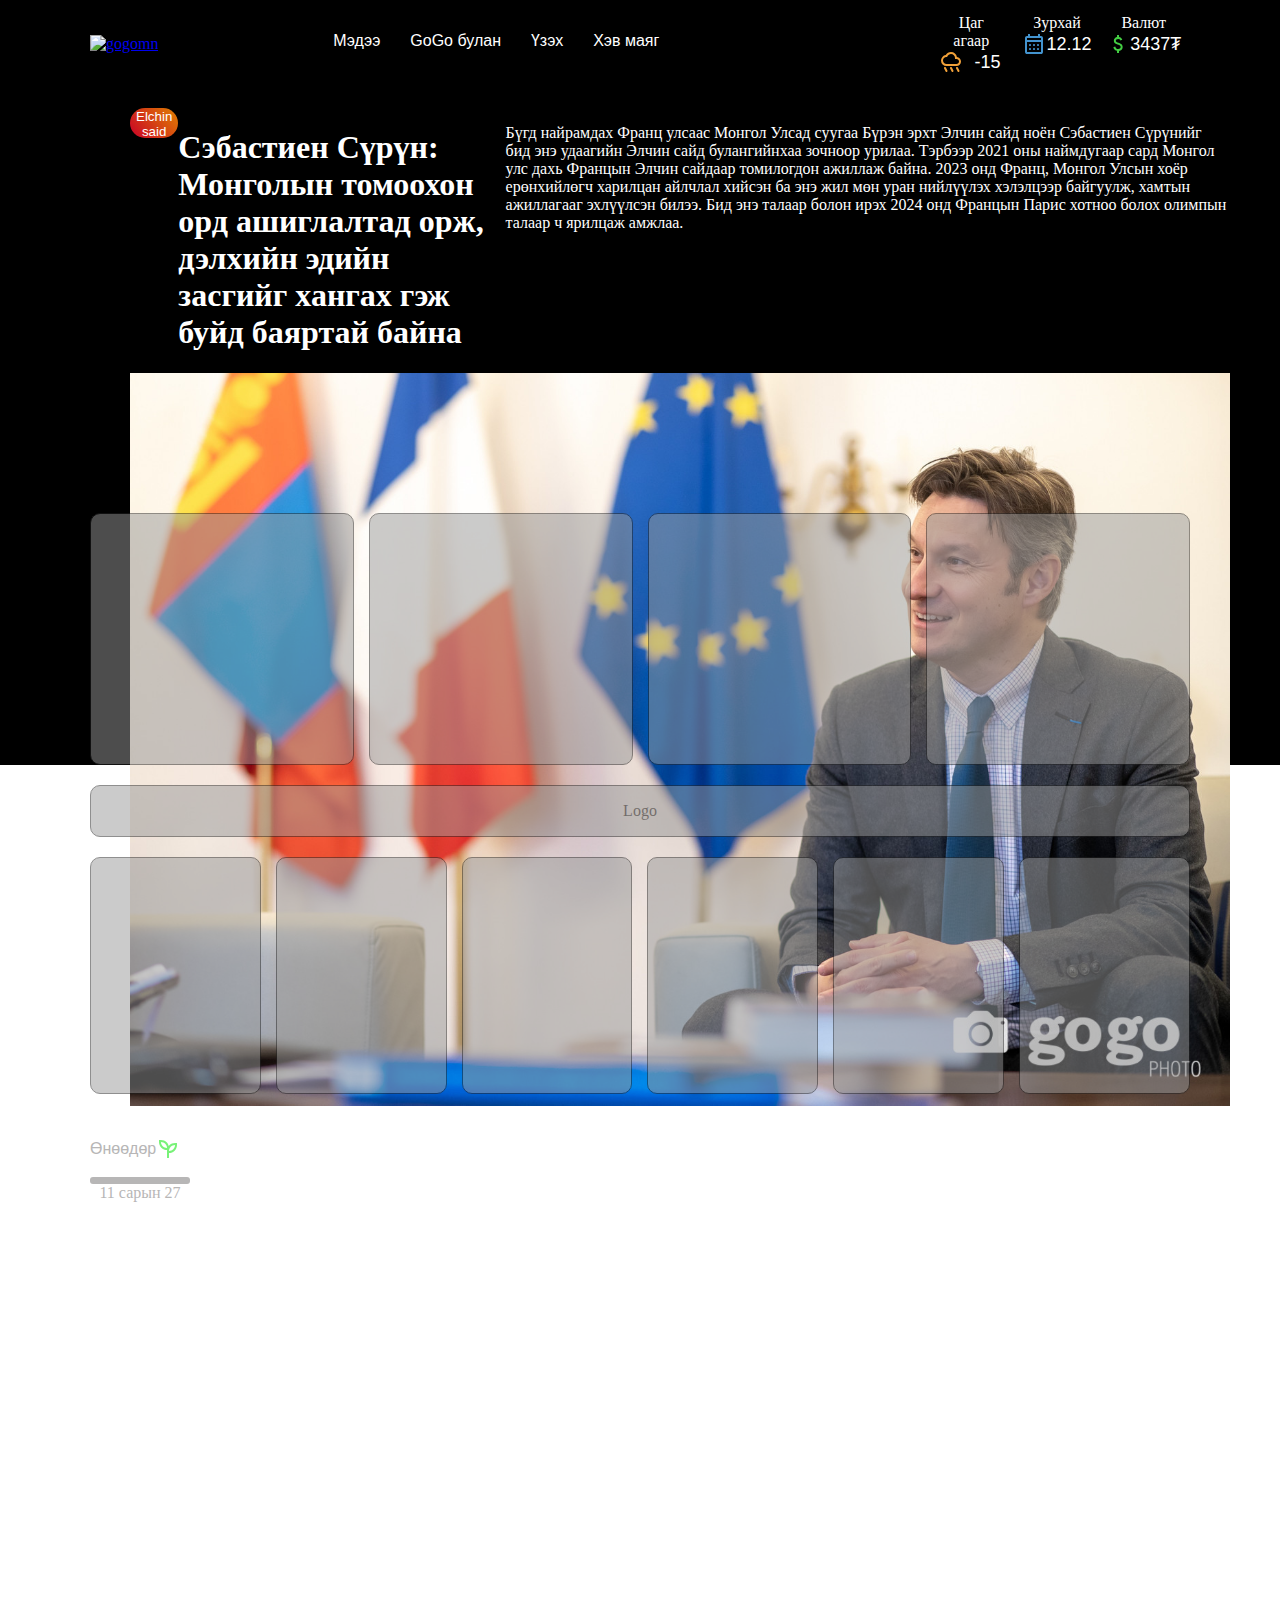
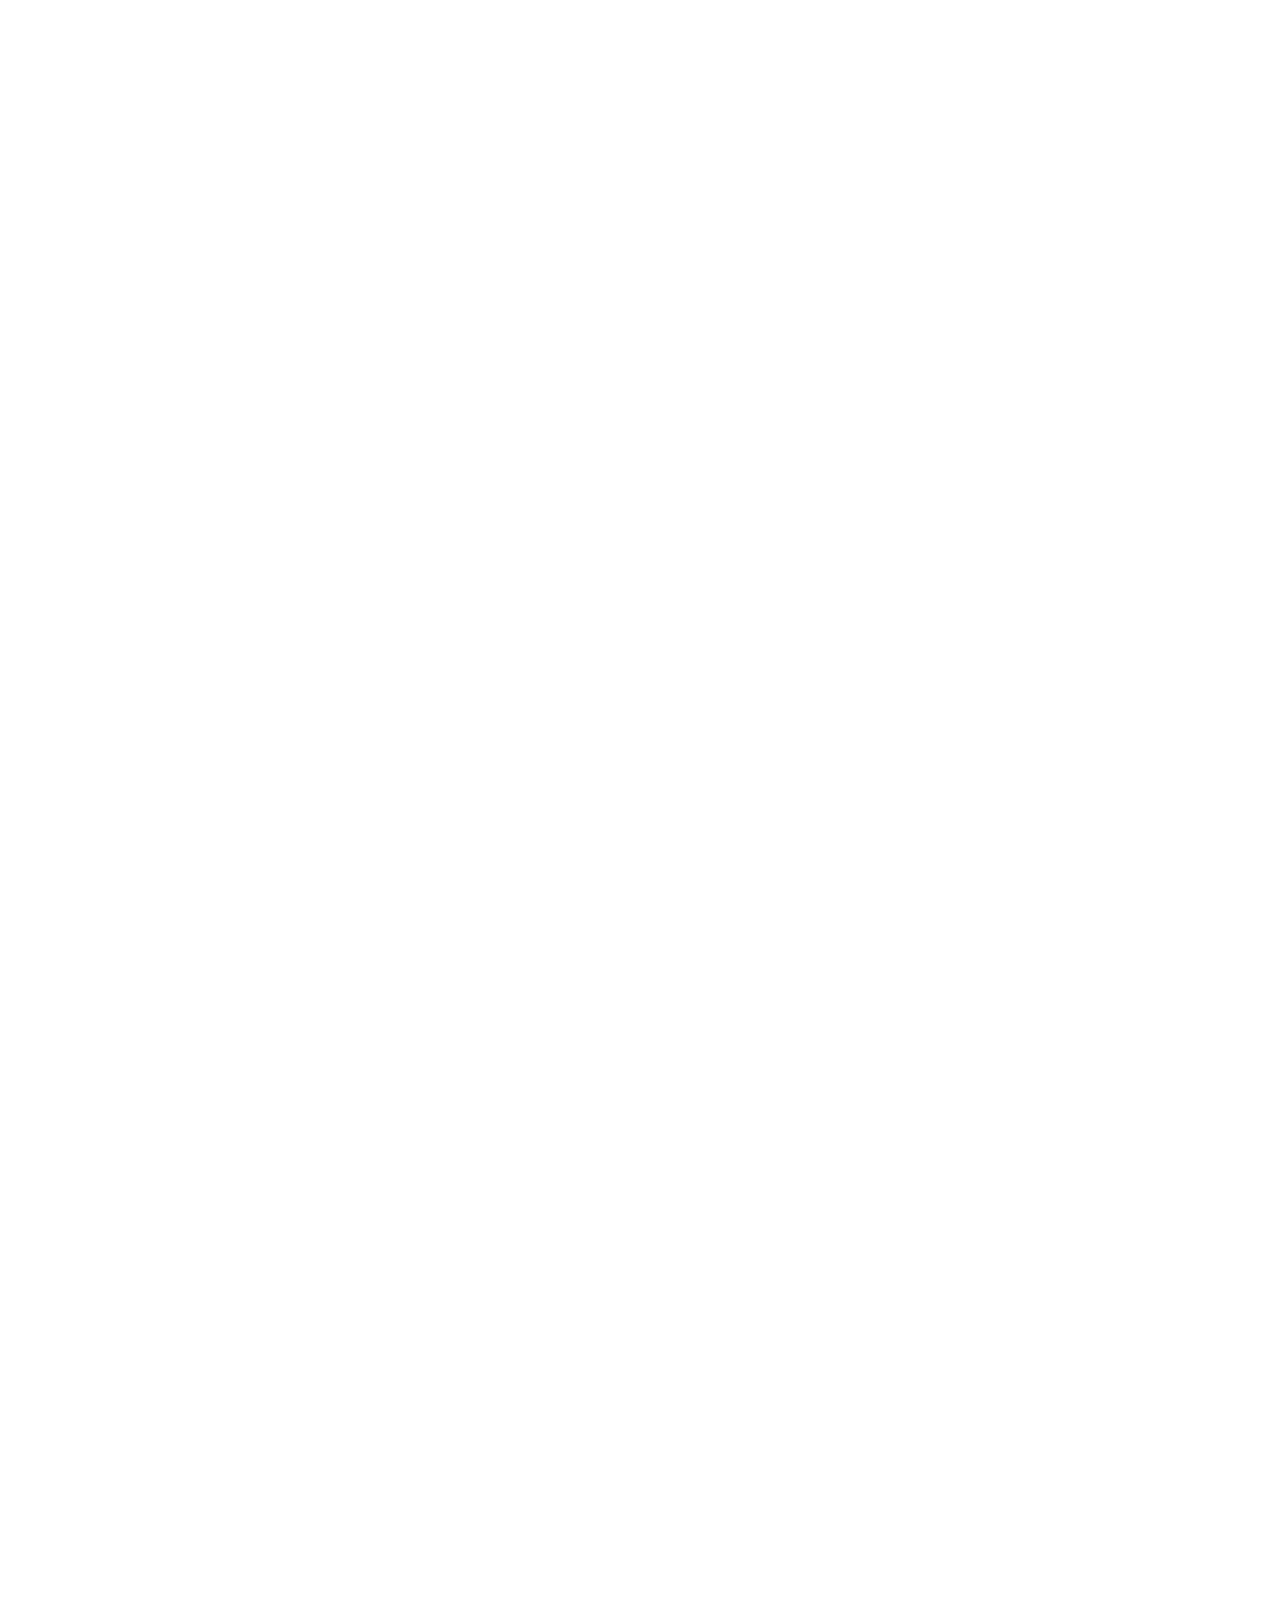
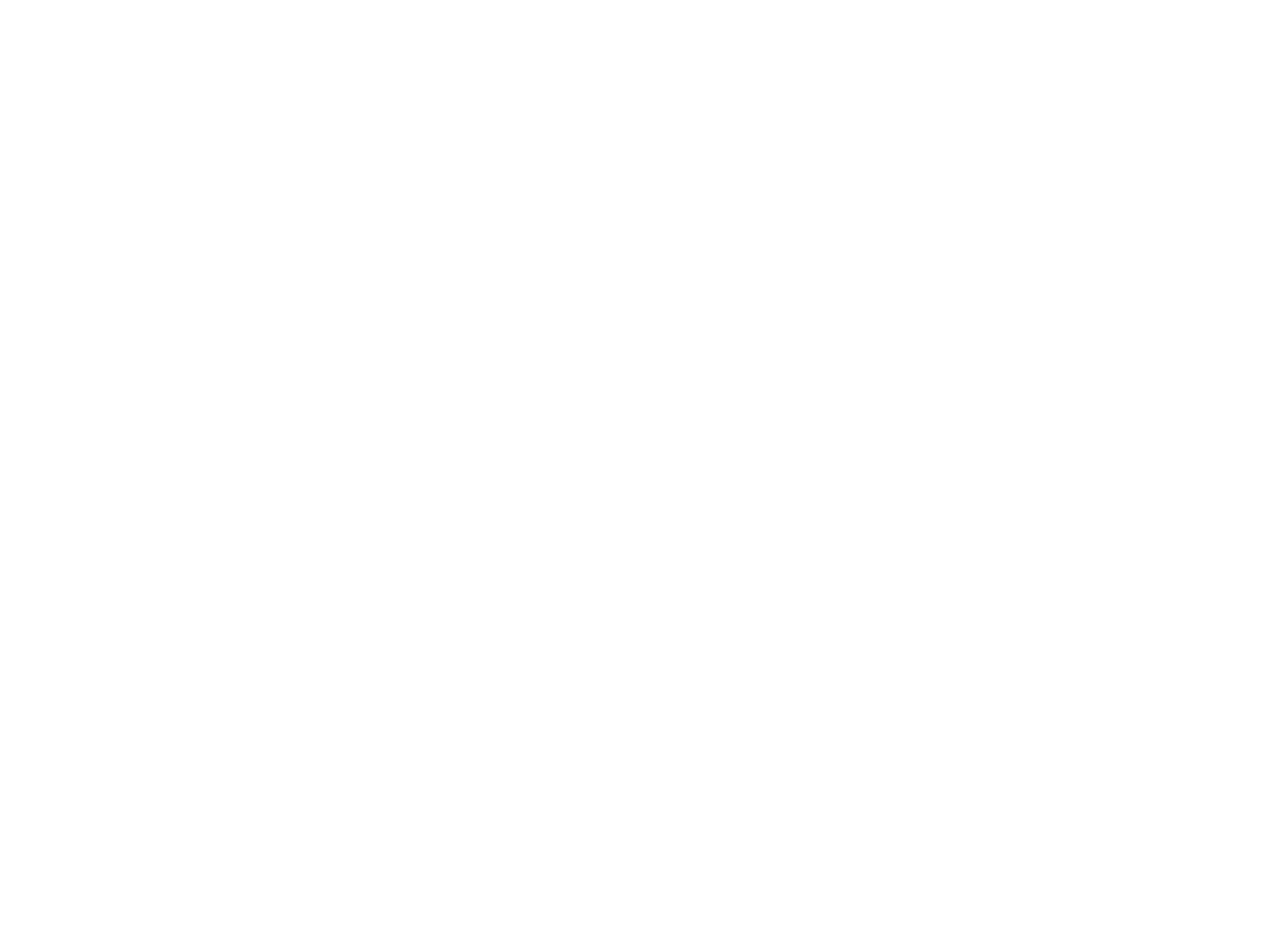
==== index.html @ e2b6be29 "update" ====
<!DOCTYPE html>
<html>
    


    <head>
        <link rel="stylesheet" href="./style.css">
        <link rel="stylesheet" href="https://fonts.googleapis.com/css2?family=Material+Symbols+Outlined:opsz,wght,FILL,GRAD@20..48,100..700,0..1,-50..200" />

    </head>
    
    <body>
        <!-- start of the sections -->
        <div class="background1">
            <div class="container">
                
                <!-- header section -->
                <div class="l-header">
                    <a href="file:///Users/23LP0161/Desktop/gogo-clone/index.html">
                    <div class="l-header-logo">
                        <img class="gogomn" src="https://mgl.gogo.mn/newsn/v4/images/gogo-logo.345096b3.png" alt="gogomn">
                    </div>
                    </a>
                    <div class="l-header-menu">
                        <nav class="navigation-item">
                            <span>Мэдээ</span>
                            <div class="dropdown-content">
                                <ul class="dropdown-ul">
                                    <li>Too many</li>
                                    <li>Drops</li>
                                    <li>to add</li>
                                    <li>just end</li>
                                    <li>it pls</li>
                                </ul>
                            </div>
                        </nav>
                        <nav class="navigation-item">
                            <span>GoGo булан</span>
                        </nav>
                        <nav class="navigation-item">
                            <span>Үзэх</span>
                        </nav>
                        <nav class="navigation-item">
                            <span>Хэв маяг</span>
                        </nav>
                        <nav class="navigation-english">
                            <span>English</span>
                        </nav>
                        <span class="material-symbols-outlined">search</span>
                    </div>
                    <div class="l-header-weather">
                        <div class="weather-box">
                            <div class="weather-txt">Цаг агаар</div>
                            <svg class="rainy-icon" xmlns="http://www.w3.org/2000/svg" height="24" viewBox="0 -960 960 960" width="24"><path d="M558-84q-15 8-30.5 2.5T504-102l-60-120q-8-15-2.5-30.5T462-276q15-8 30.5-2.5T516-258l60 120q8 15 2.5 30.5T558-84Zm240 0q-15 8-30.5 2.5T744-102l-60-120q-8-15-2.5-30.5T702-276q15-8 30.5-2.5T756-258l60 120q8 15 2.5 30.5T798-84Zm-480 0q-15 8-30.5 2.5T264-102l-60-120q-8-15-2.5-30.5T222-276q15-8 30.5-2.5T276-258l60 120q8 15 2.5 30.5T318-84Zm-18-236q-91 0-155.5-64.5T80-540q0-83 55-145t136-73q32-57 87.5-89.5T480-880q90 0 156.5 57.5T717-679q69 6 116 57t47 122q0 75-52.5 127.5T700-320H300Zm0-80h400q42 0 71-29t29-71q0-42-29-71t-71-29h-60v-40q0-66-47-113t-113-47q-48 0-87.5 26T333-704l-10 24h-25q-57 2-97.5 42.5T160-540q0 58 41 99t99 41Zm180-200Z"/></svg>
                            <div class="weather-number">-15</div>
                        </div>
                        <div class="weather-box">
                            <div class="weather-txt">Зурхай</div>
                            <svg class="calendar-icon" xmlns="http://www.w3.org/2000/svg" height="24" viewBox="0 -960 960 960" width="24"><path d="M200-80q-33 0-56.5-23.5T120-160v-560q0-33 23.5-56.5T200-800h40v-80h80v80h320v-80h80v80h40q33 0 56.5 23.5T840-720v560q0 33-23.5 56.5T760-80H200Zm0-80h560v-400H200v400Zm0-480h560v-80H200v80Zm0 0v-80 80Zm280 240q-17 0-28.5-11.5T440-440q0-17 11.5-28.5T480-480q17 0 28.5 11.5T520-440q0 17-11.5 28.5T480-400Zm-160 0q-17 0-28.5-11.5T280-440q0-17 11.5-28.5T320-480q17 0 28.5 11.5T360-440q0 17-11.5 28.5T320-400Zm320 0q-17 0-28.5-11.5T600-440q0-17 11.5-28.5T640-480q17 0 28.5 11.5T680-440q0 17-11.5 28.5T640-400ZM480-240q-17 0-28.5-11.5T440-280q0-17 11.5-28.5T480-320q17 0 28.5 11.5T520-280q0 17-11.5 28.5T480-240Zm-160 0q-17 0-28.5-11.5T280-280q0-17 11.5-28.5T320-320q17 0 28.5 11.5T360-280q0 17-11.5 28.5T320-240Zm320 0q-17 0-28.5-11.5T600-280q0-17 11.5-28.5T640-320q17 0 28.5 11.5T680-280q0 17-11.5 28.5T640-240Z"/></svg>
                            <div class="weather-number">12.12</div>
                        </div>
                        <div class="weather-box">
                            <div class="weather-txt">Валют</div>
                            <svg class="dollar-icon" xmlns="http://www.w3.org/2000/svg" height="24" viewBox="0 -960 960 960" width="24"><path d="M441-120v-86q-53-12-91.5-46T293-348l74-30q15 48 44.5 73t77.5 25q41 0 69.5-18.5T587-356q0-35-22-55.5T463-458q-86-27-118-64.5T313-614q0-65 42-101t86-41v-84h80v84q50 8 82.5 36.5T651-650l-74 32q-12-32-34-48t-60-16q-44 0-67 19.5T393-614q0 33 30 52t104 40q69 20 104.5 63.5T667-358q0 71-42 108t-104 46v84h-80Z"/></svg>
                            <div class="weather-number">3437₮</div>
                        </div>
                    </div>
                    <div class="l-header-bar">
                        <div class="box" style="height: 50px">Bar</div>
                    </div>
                </div>
                
                <!-- featured section -->
                <div class="l-featured">
                    <div class="widescreen-left">
                        <button class="widescreen-button">Elchin said</button>
                        <h1 class="widescreen-title">
                            Сэбастиен Сүрүн: Монголын томоохон орд ашиглалтад орж, дэлхийн эдийн засгийг хангах гэж буйд баяртай байна
                        </h1>
                        <p class="widescreen-paragraph">
                            Бүгд найрамдах Франц улсаас Монгол Улсад суугаа Бүрэн эрхт Элчин сайд ноён Сэбастиен Сүрүнийг бид энэ удаагийн Элчин сайд булангийнхаа зочноор урилаа. Тэрбээр 2021 оны наймдугаар сард Монгол улс дахь Францын Элчин сайдаар томилогдон ажиллаж байна. 
                            2023 онд Франц, Монгол Улсын хоёр ерөнхийлөгч харилцан айлчлал хийсэн ба энэ жил мөн уран нийлүүлэх хэлэлцээр байгуулж, хамтын ажиллагааг эхлүүлсэн билээ. Бид энэ талаар болон ирэх 2024 онд Францын Парис хотноо болох олимпын талаар ч ярилцаж амжлаа. 
                        </p>
                    </div>
                    <img class="widescreen-img" src="./primeminister.jpeg" alt="photo">
                </div>

                <!-- subfeatured section -->
                <div class="l-subfeatured">
                    <div class="l-subfeatured-item">
                        <div class="box"></div>
                    </div>
                    <div class="l-subfeatured-item">
                        <div class="box"></div>
                    </div>
                    <div class="l-subfeatured-item">
                        <div class="box"></div>
                    </div>
                    <div class="l-subfeatured-item">
                        <div class="box"></div>
                    </div>
                </div>
            </div>
        </div>  
        <!-- start of second section with different background color -->
        <div class="container">
            <div class="section2-logo">
                <div class="box" style="height: 50px;">Logo</div>
            </div>
            <div class="section2-carousel">
                <div class="carousel-item">
                    <div class="carousel-box"></div>
                </div>
                <div class="carousel-item">
                    <div class="carousel-box"></div>
                </div>
                <div class="carousel-item">
                    <div class="carousel-box"></div>
                </div>
                <div class="carousel-item">
                    <div class="carousel-box"></div>
                </div>
                <div class="carousel-item">
                    <div class="carousel-box"></div>
                </div>
                <div class="carousel-item">
                    <div class="carousel-box"></div>
                </div>
            </div>

        </div>
                <!-- today button with the contents -->
        <div class="container">
            <div class="section2">
                <div class="section2-long">
                    <div class="today-txt">
                        <span>Өнөөдөр</span>
                        <svg class="plant-icon" xmlns="http://www.w3.org/2000/svg" height="24" viewBox="0 -960 960 960" width="24"><path d="M440-120v-319q-64 0-123-24.5T213-533q-45-45-69-104t-24-123v-80h80q63 0 122 24.5T426-746q31 31 51.5 68t31.5 79q5-7 11-13.5t13-13.5q45-45 104-69.5T760-720h80v80q0 64-24.5 123T746-413q-45 45-103.5 69T520-320v200h-80Zm0-400q0-48-18.5-91.5T369-689q-34-34-77.5-52.5T200-760q0 48 18 92t52 78q34 34 78 52t92 18Zm80 120q48 0 91.5-18t77.5-52q34-34 52.5-78t18.5-92q-48 0-92 18.5T590-569q-34 34-52 77.5T520-400Zm0 0Zm-80-120Z"/></svg>

                    </div>
                    <ul>
                        <li>
                            <button class="day-change-button"></button>
                            <div class="under-date">11 сарын 27</div>
                        </li>
                    </ul>

                </div>

            </div>

                <div class="section2-long-side">
                    
                </div>
            </div>
        </div>



    </body>
</html>
---- style.css ----
body {
    margin: 0;
}

.box {
    height: 250px;
    border: 1px solid #222;
    border-radius: 10px;
    background-color: #999;
    opacity: 0.5;
    display: flex;
    justify-content: center;
    align-items: center;
}

.container {
    margin: 0 auto;
    max-width: 1100px;
}

/* start of section 1 */

.gogomn {
    width: 100%;
}

.background1 {
    background-color: #000;
}

.l-header {
    height: 88px;
    display: flex;
    align-items: center;
    justify-content: space-between;
}

.l-header-logo {
    width: 119px;
}

.l-header-menu {
    display: none;
}

/* font for menu also dropdown*/

.navigation-item {
    color: white;
    font-family: Arial, Helvetica, sans-serif;
    font-size: 16px;
    padding: 0 15px;
    display: inline-block;
}
.navigation-english {
    font-family: Arial, Helvetica, sans-serif;
    font-size: 16px;
    padding: 0 15px;
}
/* font end for menu */

/* dropdown start */


/* .dropdown-content {
    margin-top: 500px;
    display: block;
    position: relative;
    background-color: #000;
    min-width: 300px;
    z-index: 1;
}

.navigation-item:hover .dropdown-content {
} */

.dropdown-ul {
    margin-top: 500px;
    display: none;
}
/* 
.dropdown-ul {
    list-style: none;
} */
/* 
.dropdown-ul li::before {
    content: "\2022";
    color: aqua;
    font-weight: bold;
    display: inline-block; 
    width: 1em;
} */

/* dropdown end */


/* weather area */
.l-header-weather {
    display: flex;
    width: 270px;
}

.weather-box {
    width: 65px;
    height: 100%;
    display: grid;
    grid-template-columns: 1fr 1fr;
}

.weather-txt {
    color: white;
    text-align: center;
    grid-column-start: 1;
    grid-column-end: 3;
}

.rainy-icon {
    grid-row-end: 3;
    fill: rgb(242, 161, 57);
}
.calendar-icon {
    grid-row-end: 3;
    fill: rgb(67, 147, 206);
}
.dollar-icon {
    grid-row-end: 3;
    fill: rgb(67, 206, 67);
}

.weather-number {
    color: white;
    grid-row-end: 3;
    font-family: Arial, Helvetica, sans-serif;
    font-size: 18px;
    font-weight: 500 !important;
    justify-self: center;
    align-self: center;
}
/* weather area end */
.l-header-bar {
    width: 70px;
}

.material-symbols-outlined {
    padding: 0 15px 0 15px;
    font-variation-settings:
    'FILL' 0,
    'wght' 400,
    'GRAD' 0,
    'opsz' 24
}



@media (min-width: 960px) {
    .l-header {
        display: flex;
        justify-content: space-between;
        margin-bottom: 20px;
    }

    .l-header-menu {
        display: flex;
        justify-content: space-around;
    }
    
    .l-header-bar {
        display: none;
    }
    
    .l-header-weather {
        width: 270px;
        display: flex;
        justify-content: space-evenly;
    }
}

.l-featured {
    width: 100%;
    height: 385px;
    margin-bottom: 20px;
    display: grid;
    padding-left: 40px;
}
/* widescreen start +960 px width */
.widescreen-left {
    display: flex;
    grid-template-columns: 1fr 1fr;
}

.widescreen-button {
    color: white;
    height: 30px;
    width: 99px;
    border-radius: 100px;
    border: none;
    background: linear-gradient(-129deg,#e08100,#c90027);

}

.widescreen-title {
    color: white;
}

.widescreen-paragraph {
    color: white;
    grid
}

.widescreen-img {
    width: 100%;
    height: 100%;
}

/* end of widescreen feature */
.l-subfeatured {
    display: flex;
    gap: 15px;
    margin-bottom: 20px;
}

.l-subfeatured-item {
    flex: 1;
}

/* start of section 2 */

.section2 {
    display: grid;
    grid-template-columns: 2fr 1fr;
}

.section2-logo {
    margin-bottom: 20px;
}


.section2-carousel {
    height: 260px;
    display: flex;
    gap: 15px;
    margin-bottom: 20px;
}


.carousel-item {
    flex: 1;
}


.carousel-box {
    height: 235px;
    border: 1px solid #222;
    border-radius: 10px;
    background-color: #999;
    opacity: 0.5;
    display: flex;
    justify-content: center;
    align-items: center;
}

/* section 2 long part */

ul {
    list-style-type: none;
    padding-left: 0;
}

.today-txt {
    display: flex;
    align-items: center;
    color: #b7b6b6;
    font-family: sans-serif;
    font-size: 16px !important;
}

.plant-icon {
    fill: hsl(120, 82%, 71%)
}

.section2-long {
    height: 3000px;
}

li {
    display: grid;
}

.day-change-button {
    background-color: #b7b6b6;
    border: 0;
    height: 7px;
    width: 100px;
    border-radius: 3px;
}

.under-date {
    width: 100px;
    text-align: center;
    color: #B7b6b6;
}
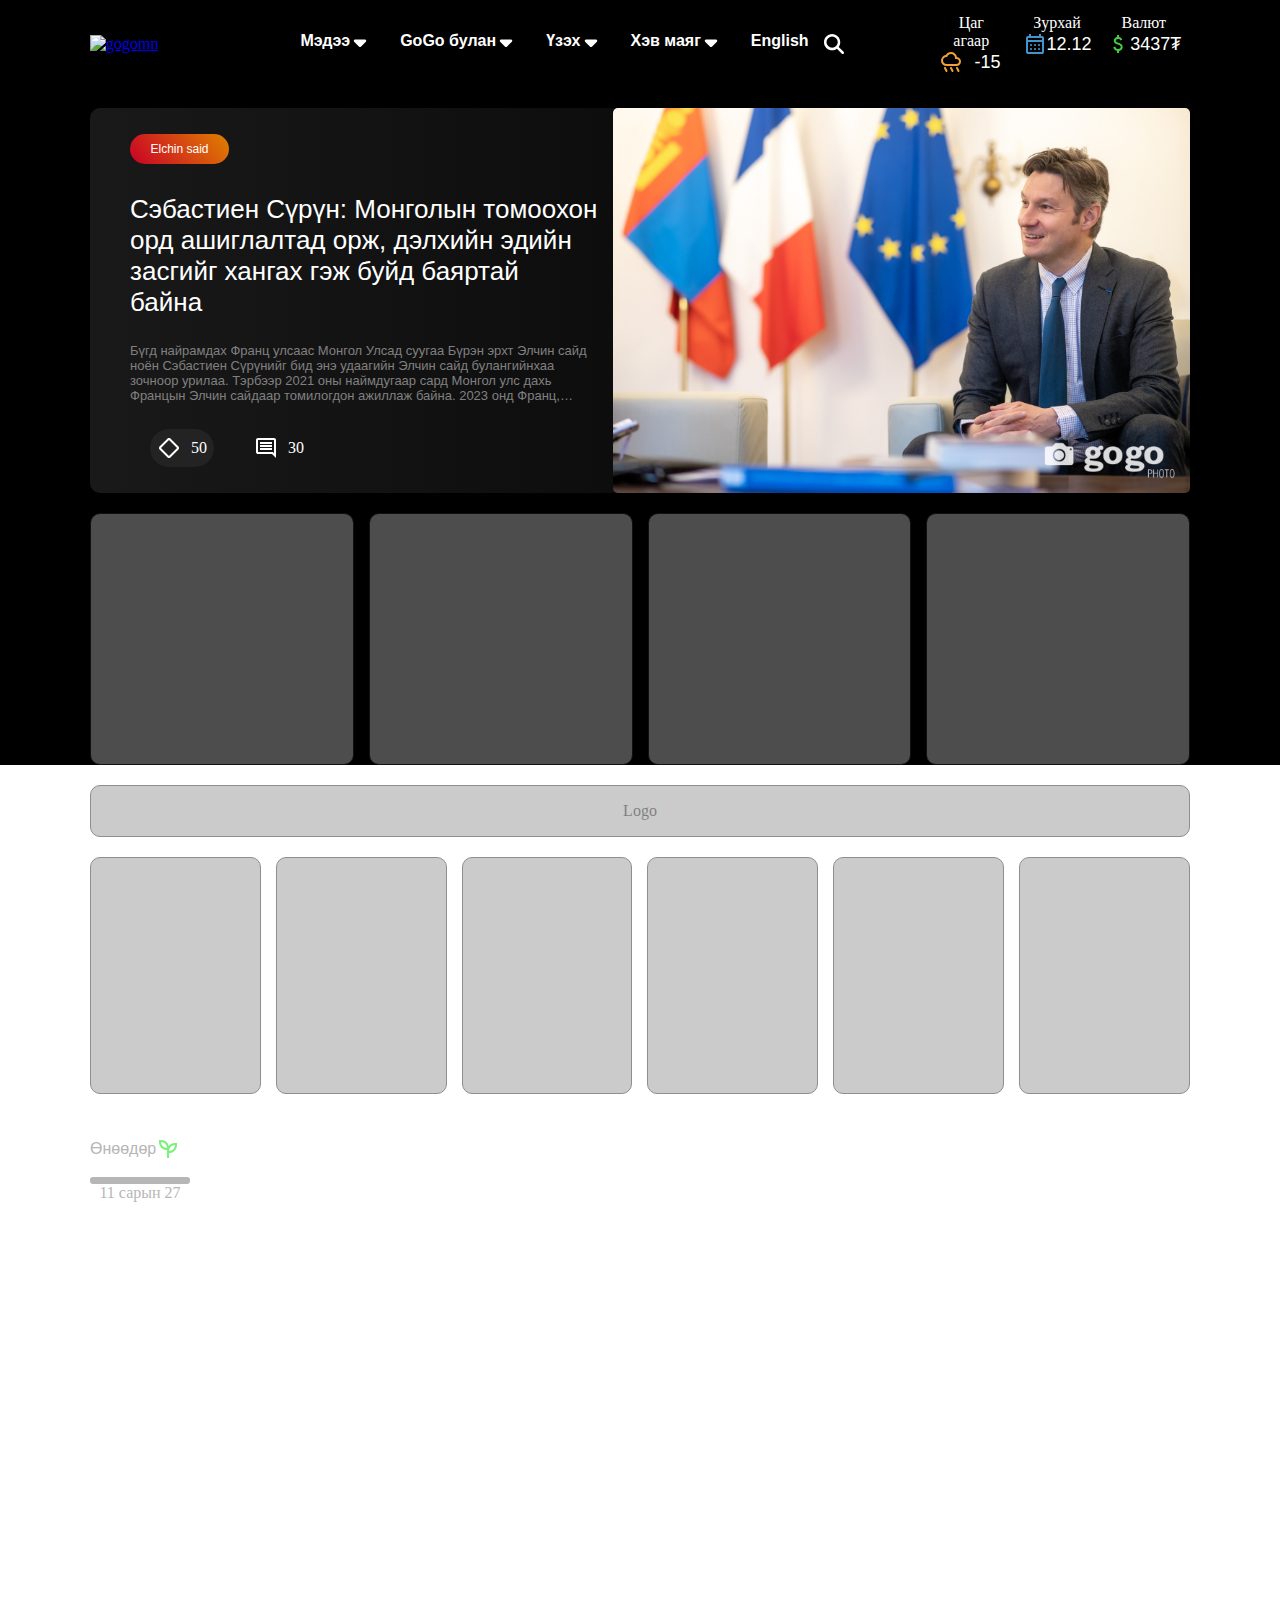
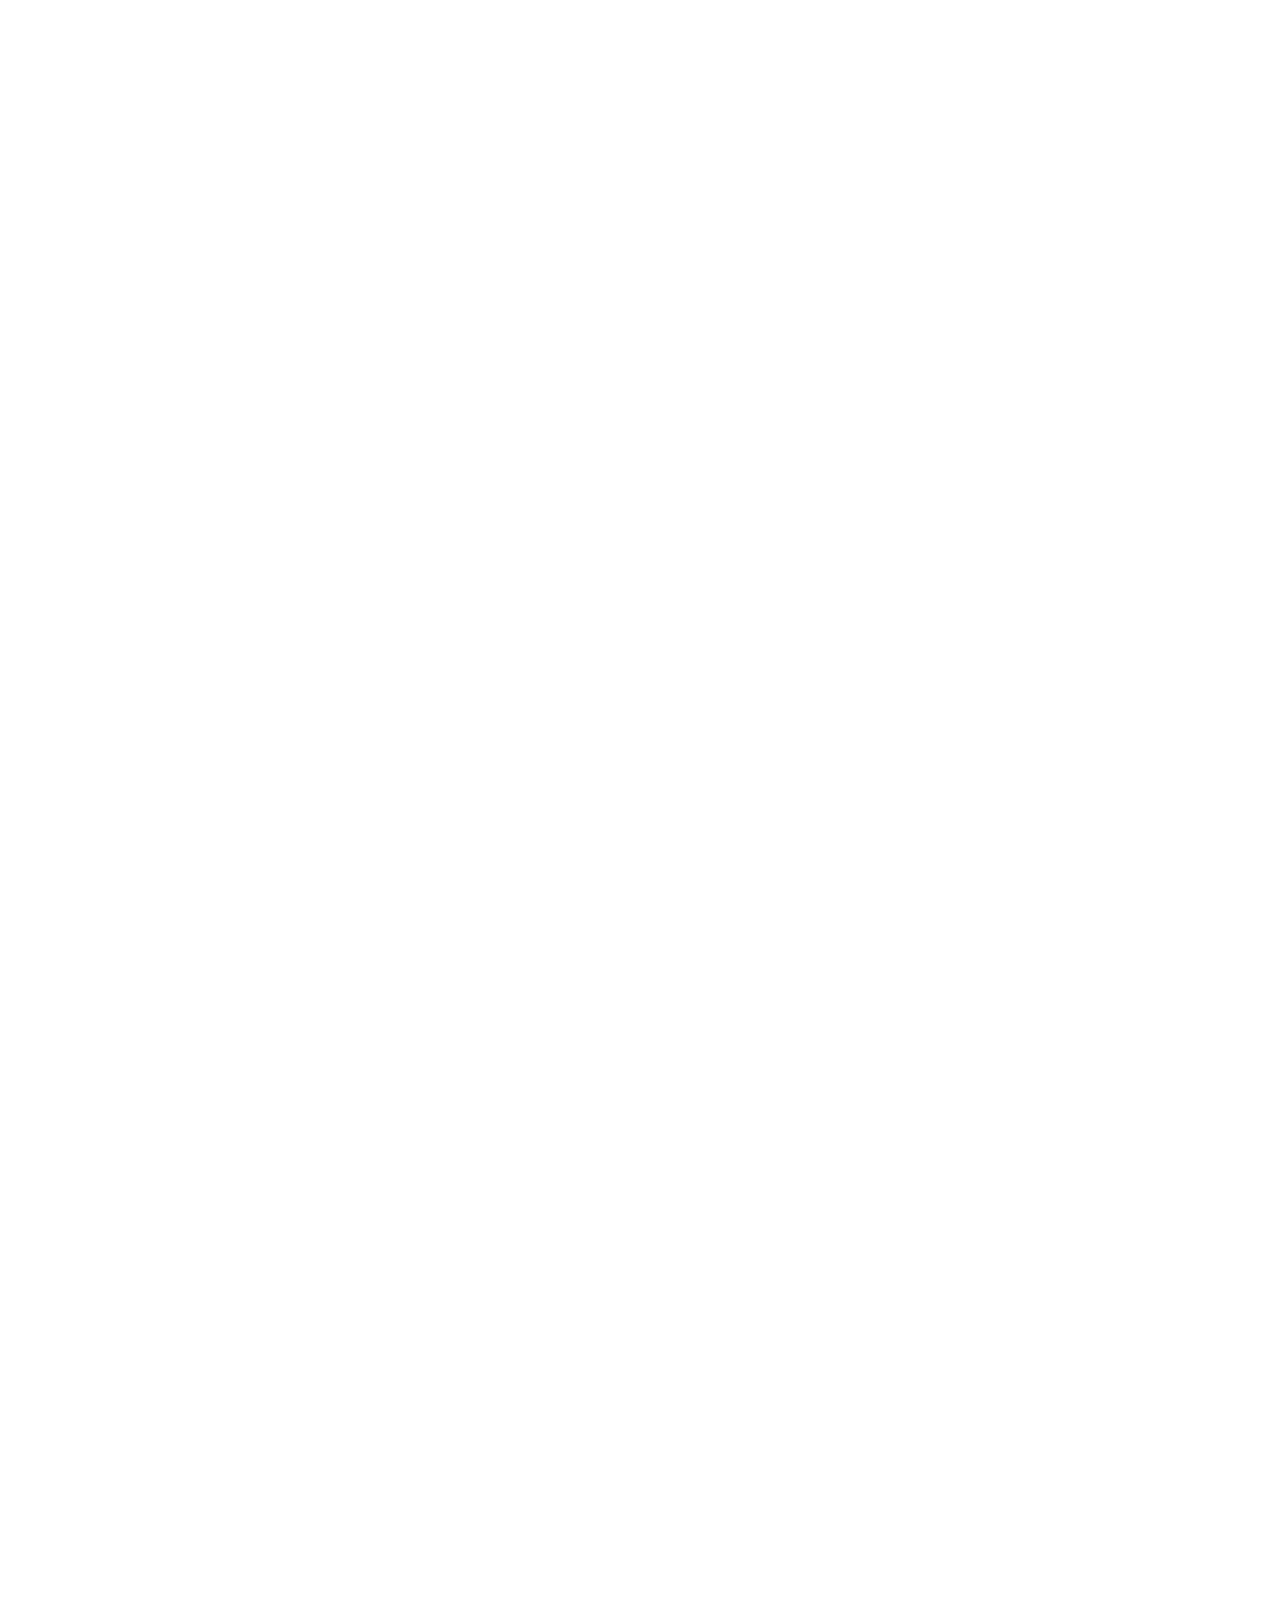
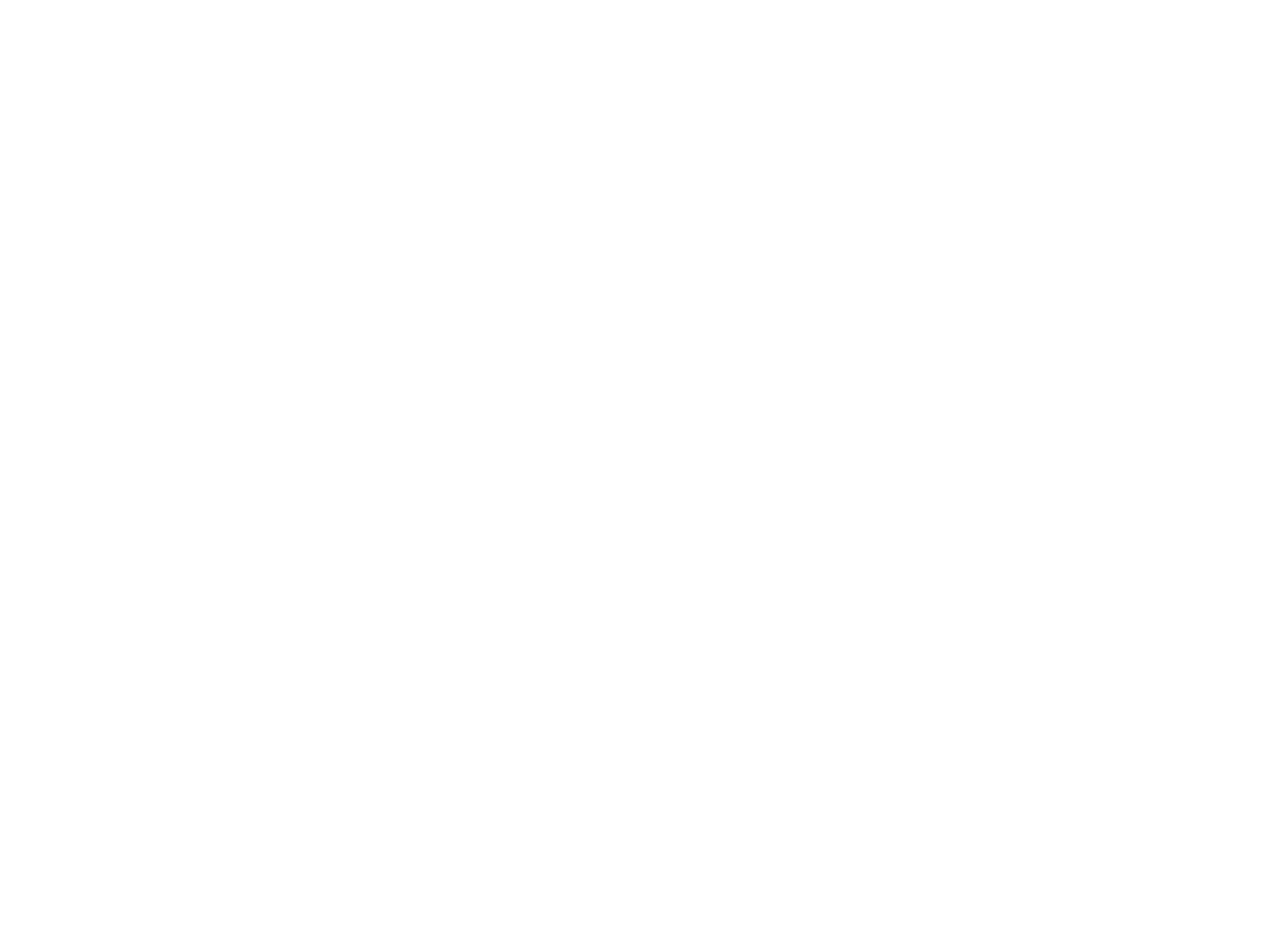
==== commit 6992b0e0: "update" ====
--- a/index.html
+++ b/index.html
@@ -34,19 +34,39 @@
                                 </ul>
                             </div>
                         </nav>
+                        <!-- dropdown -->
+                        <div class="dropdown-icon">
+                            <svg class="dropdown-icon-svg" xmlns="http://www.w3.org/2000/svg" viewBox="0 0 320 512"><path d="M137.4 374.6c12.5 12.5 32.8 12.5 45.3 0l128-128c9.2-9.2 11.9-22.9 6.9-34.9s-16.6-19.8-29.6-19.8L32 192c-12.9 0-24.6 7.8-29.6 19.8s-2.2 25.7 6.9 34.9l128 128z"/></svg>
+                        </div>
+                        <!-- dropdown -->
                         <nav class="navigation-item">
                             <span>GoGo булан</span>
                         </nav>
+                        <!-- dropdown -->
+                        <div class="dropdown-icon">
+                            <svg class="dropdown-icon-svg" xmlns="http://www.w3.org/2000/svg" viewBox="0 0 320 512"><!--! Font Awesome Pro 6.4.2 by @fontawesome - https://fontawesome.com License - https://fontawesome.com/license (Commercial License) Copyright 2023 Fonticons, Inc. --><path d="M137.4 374.6c12.5 12.5 32.8 12.5 45.3 0l128-128c9.2-9.2 11.9-22.9 6.9-34.9s-16.6-19.8-29.6-19.8L32 192c-12.9 0-24.6 7.8-29.6 19.8s-2.2 25.7 6.9 34.9l128 128z"/></svg>
+                        </div>
+                        <!-- dropdown -->
                         <nav class="navigation-item">
                             <span>Үзэх</span>
                         </nav>
+                        <!-- dropdown -->
+                        <div class="dropdown-icon">
+                            <svg class="dropdown-icon-svg" xmlns="http://www.w3.org/2000/svg" viewBox="0 0 320 512"><!--! Font Awesome Pro 6.4.2 by @fontawesome - https://fontawesome.com License - https://fontawesome.com/license (Commercial License) Copyright 2023 Fonticons, Inc. --><path d="M137.4 374.6c12.5 12.5 32.8 12.5 45.3 0l128-128c9.2-9.2 11.9-22.9 6.9-34.9s-16.6-19.8-29.6-19.8L32 192c-12.9 0-24.6 7.8-29.6 19.8s-2.2 25.7 6.9 34.9l128 128z"/></svg>
+                        </div>
+                        <!-- dropdown -->
                         <nav class="navigation-item">
                             <span>Хэв маяг</span>
                         </nav>
+                        <!-- dropdown -->
+                        <div class="dropdown-icon">
+                            <svg class="dropdown-icon-svg" xmlns="http://www.w3.org/2000/svg" viewBox="0 0 320 512"><!--! Font Awesome Pro 6.4.2 by @fontawesome - https://fontawesome.com License - https://fontawesome.com/license (Commercial License) Copyright 2023 Fonticons, Inc. --><path d="M137.4 374.6c12.5 12.5 32.8 12.5 45.3 0l128-128c9.2-9.2 11.9-22.9 6.9-34.9s-16.6-19.8-29.6-19.8L32 192c-12.9 0-24.6 7.8-29.6 19.8s-2.2 25.7 6.9 34.9l128 128z"/></svg>
+                        </div>
+                        <!-- dropdown -->
                         <nav class="navigation-english">
                             <span>English</span>
                         </nav>
-                        <span class="material-symbols-outlined">search</span>
+                        <svg class="search-icon" xmlns="http://www.w3.org/2000/svg" viewBox="0 0 512 512"><!--! Font Awesome Pro 6.4.2 by @fontawesome - https://fontawesome.com License - https://fontawesome.com/license (Commercial License) Copyright 2023 Fonticons, Inc. --><path d="M416 208c0 45.9-14.9 88.3-40 122.7L502.6 457.4c12.5 12.5 12.5 32.8 0 45.3s-32.8 12.5-45.3 0L330.7 376c-34.4 25.2-76.8 40-122.7 40C93.1 416 0 322.9 0 208S93.1 0 208 0S416 93.1 416 208zM208 352a144 144 0 1 0 0-288 144 144 0 1 0 0 288z"/></svg>
                     </div>
                     <div class="l-header-weather">
                         <div class="weather-box">
@@ -81,6 +101,16 @@
                             Бүгд найрамдах Франц улсаас Монгол Улсад суугаа Бүрэн эрхт Элчин сайд ноён Сэбастиен Сүрүнийг бид энэ удаагийн Элчин сайд булангийнхаа зочноор урилаа. Тэрбээр 2021 оны наймдугаар сард Монгол улс дахь Францын Элчин сайдаар томилогдон ажиллаж байна. 
                             2023 онд Франц, Монгол Улсын хоёр ерөнхийлөгч харилцан айлчлал хийсэн ба энэ жил мөн уран нийлүүлэх хэлэлцээр байгуулж, хамтын ажиллагааг эхлүүлсэн билээ. Бид энэ талаар болон ирэх 2024 онд Францын Парис хотноо болох олимпын талаар ч ярилцаж амжлаа. 
                         </p>
+                        <div class="widescreen-icons">
+                            <div id="open-icon-box" class="widescreen-both-icon">
+                                <svg id="open-icon" class="widescreen-white-icon" xmlns="http://www.w3.org/2000/svg" height="24" viewBox="0 -960 960 960" width="24"><path d="M480-79q-16 0-30.5-6T423-102L102-423q-11-12-17-26.5T79-480q0-16 6-31t17-26l321-321q12-12 26.5-17.5T480-881q16 0 31 5.5t26 17.5l321 321q12 11 17.5 26t5.5 31q0 16-5.5 30.5T858-423L537-102q-11 11-26 17t-31 6Zm0-80 321-321-321-321-321 321 321 321Zm0-321Z"/></svg>
+                                <span class="widescreen-icon-number">50</span>
+                            </div>
+                            <div class="widescreen-both-icon">
+                                <svg class="widescreen-white-icon" xmlns="http://www.w3.org/2000/svg" height="24" viewBox="0 -960 960 960" width="24"><path d="M240-400h480v-80H240v80Zm0-120h480v-80H240v80Zm0-120h480v-80H240v80ZM880-80 720-240H160q-33 0-56.5-23.5T80-320v-480q0-33 23.5-56.5T160-880h640q33 0 56.5 23.5T880-800v720ZM160-320h594l46 45v-525H160v480Zm0 0v-480 480Z"/></svg>
+                                <span class="widescreen-icon-number">30</span>
+                            </div>
+                        </div>
                     </div>
                     <img class="widescreen-img" src="./primeminister.jpeg" alt="photo">
                 </div>
--- a/style.css
+++ b/style.css
@@ -1,66 +1,82 @@
 body {
-    margin: 0;
+  margin: 0;
 }
 
 .box {
-    height: 250px;
-    border: 1px solid #222;
-    border-radius: 10px;
-    background-color: #999;
-    opacity: 0.5;
-    display: flex;
-    justify-content: center;
-    align-items: center;
+  height: 250px;
+  border: 1px solid #222;
+  border-radius: 10px;
+  background-color: #999;
+  opacity: 0.5;
+  display: flex;
+  justify-content: center;
+  align-items: center;
 }
 
 .container {
-    margin: 0 auto;
-    max-width: 1100px;
+  margin: 0 auto;
+  max-width: 1100px;
 }
 
 /* start of section 1 */
 
 .gogomn {
-    width: 100%;
+  width: 100%;
 }
 
 .background1 {
-    background-color: #000;
+  background-color: #000;
 }
 
 .l-header {
-    height: 88px;
-    display: flex;
-    align-items: center;
-    justify-content: space-between;
+  height: 88px;
+  display: flex;
+  align-items: center;
+  justify-content: space-between;
 }
 
 .l-header-logo {
-    width: 119px;
+  width: 119px;
 }
 
 .l-header-menu {
-    display: none;
+  display: none;
 }
 
 /* font for menu also dropdown*/
 
 .navigation-item {
-    color: white;
-    font-family: Arial, Helvetica, sans-serif;
-    font-size: 16px;
-    padding: 0 15px;
-    display: inline-block;
+  color: white;
+  font-family: Arial, Helvetica, sans-serif;
+  font-weight: 700;
+  font-size: 16px;
+  display: inline-block;
+  padding-left: 15px;
 }
 .navigation-english {
-    font-family: Arial, Helvetica, sans-serif;
-    font-size: 16px;
-    padding: 0 15px;
+  color: white;
+  font-family: Arial, Helvetica, sans-serif;
+  font-weight: 700;
+  font-size: 16px;
+  padding: 0 15px;
 }
 /* font end for menu */
 
+.search-icon {
+  width: 20px;
+  height: 20px;
+  fill: white;
+  align-self: center;
+}
+
+.dropdown-icon-svg {
+  margin-right: 15px;
+  width: 20px;
+  height: 20px;
+  fill: white;
+  align-self: center;
+}
 /* dropdown start */
-
 
 /* .dropdown-content {
     margin-top: 500px;
@@ -75,8 +91,8 @@
 } */
 
 .dropdown-ul {
-    margin-top: 500px;
-    display: none;
+  margin-top: 500px;
+  display: none;
 }
 /* 
 .dropdown-ul {
@@ -93,209 +109,269 @@
 
 /* dropdown end */
 
-
 /* weather area */
 .l-header-weather {
-    display: flex;
-    width: 270px;
+  display: flex;
+  width: 270px;
 }
 
 .weather-box {
-    width: 65px;
-    height: 100%;
-    display: grid;
-    grid-template-columns: 1fr 1fr;
+  width: 65px;
+  height: 100%;
+  display: grid;
+  grid-template-columns: 1fr 1fr;
 }
 
 .weather-txt {
-    color: white;
-    text-align: center;
-    grid-column-start: 1;
-    grid-column-end: 3;
+  color: white;
+  text-align: center;
+  grid-column-start: 1;
+  grid-column-end: 3;
 }
 
 .rainy-icon {
-    grid-row-end: 3;
-    fill: rgb(242, 161, 57);
+  grid-row-end: 3;
+  fill: rgb(242, 161, 57);
 }
 .calendar-icon {
-    grid-row-end: 3;
-    fill: rgb(67, 147, 206);
+  grid-row-end: 3;
+  fill: rgb(67, 147, 206);
 }
 .dollar-icon {
-    grid-row-end: 3;
-    fill: rgb(67, 206, 67);
+  grid-row-end: 3;
+  fill: rgb(67, 206, 67);
 }
 
 .weather-number {
-    color: white;
-    grid-row-end: 3;
-    font-family: Arial, Helvetica, sans-serif;
-    font-size: 18px;
-    font-weight: 500 !important;
-    justify-self: center;
-    align-self: center;
+  color: white;
+  grid-row-end: 3;
+  font-family: Arial, Helvetica, sans-serif;
+  font-size: 18px;
+  font-weight: 500 !important;
+  justify-self: center;
+  align-self: center;
 }
 /* weather area end */
 .l-header-bar {
-    width: 70px;
-}
-
-.material-symbols-outlined {
-    padding: 0 15px 0 15px;
-    font-variation-settings:
-    'FILL' 0,
-    'wght' 400,
-    'GRAD' 0,
-    'opsz' 24
-}
-
-
+  width: 70px;
+}
 
 @media (min-width: 960px) {
-    .l-header {
-        display: flex;
-        justify-content: space-between;
-        margin-bottom: 20px;
-    }
-
-    .l-header-menu {
-        display: flex;
-        justify-content: space-around;
-    }
-    
-    .l-header-bar {
-        display: none;
-    }
-    
-    .l-header-weather {
-        width: 270px;
-        display: flex;
-        justify-content: space-evenly;
-    }
+  .l-header {
+    display: flex;
+    justify-content: space-between;
+    margin-bottom: 20px;
+  }
+
+  .l-header-menu {
+    display: flex;
+    justify-content: space-evenly;
+  }
+
+  .l-header-bar {
+    display: none;
+  }
+
+  .l-header-weather {
+    width: 270px;
+    display: flex;
+    justify-content: space-evenly;
+  }
 }
 
 .l-featured {
-    width: 100%;
-    height: 385px;
-    margin-bottom: 20px;
-    display: grid;
-    padding-left: 40px;
+  background: linear-gradient(
+    to right,
+    rgba(25, 25, 25, 100),
+    rgba(25, 25, 25, 0)
+  );
+  border-radius: 10px;
+  width: 100%;
+  height: 385px;
+  margin-bottom: 20px;
+  display: flex;
 }
 /* widescreen start +960 px width */
 .widescreen-left {
-    display: flex;
-    grid-template-columns: 1fr 1fr;
+  display: grid;
+  padding-top: 20px;
+  padding-bottom: 20px;
+  padding-left: 40px;
+  align-items: center;
+}
+
+.widescreen-right {
+  width: 537px;
+  height: 385px;
 }
 
 .widescreen-button {
-    color: white;
-    height: 30px;
-    width: 99px;
-    border-radius: 100px;
-    border: none;
-    background: linear-gradient(-129deg,#e08100,#c90027);
-
+  font-family: sans-serif;
+  font-size: 12px;
+  color: white;
+  height: 30px;
+  width: 99px;
+  border-radius: 100px;
+  border: none;
+  background: linear-gradient(-129deg, #e08100, #c90027);
+  transition: 0.3s;
+}
+
+.widescreen-button:hover {
+  width: 130px;
 }
 
 .widescreen-title {
-    color: white;
+  font-family: sans-serif;
+  font-weight: 500;
+  color: white;
+  font-size: 26px;
+  margin-bottom: 0;
+}
+
+.widescreen-title:hover {
+  color: #999;
+  cursor: pointer;
 }
 
 .widescreen-paragraph {
-    color: white;
-    grid
-}
-
+  /* height: 60px;
+    width: 470px; */
+  cursor: pointer;
+  font-family: sans-serif;
+  color: grey;
+  font-size: 13px;
+  text-overflow: ellipsis;
+  overflow: hidden;
+  display: -webkit-box;
+  -webkit-box-orient: vertical;
+  -webkit-line-clamp: 4;
+}
 .widescreen-img {
-    width: 100%;
-    height: 100%;
+  margin-left: 15px;
+  width: 80%;
+  height: auto;
+  border-radius: 5px;
+}
+
+.widescreen-icons {
+  cursor: pointer;
+  display: flex;
+  justify-content: flex-start;
+  align-items: center;
+}
+
+.widescreen-both-icon {
+  margin: 0 20px;
+  display: flex;
+  justify-content: center;
+  align-items: center;
+}
+
+.widescreen-white-icon {
+  fill: rgb(255, 255, 255);
+  margin-right: 10px;
+}
+
+.widescreen-icon-number {
+  color: white;
+}
+
+#open-icon-box {
+  padding: 7px;
+  background-color: rgb(35, 35, 35);
+  border-radius: 20px;
+}
+
+#open-icon {
+  transition: rotate 0.5s;
+}
+
+#open-icon-box:hover > #open-icon {
+  rotate: 180deg;
 }
 
 /* end of widescreen feature */
 .l-subfeatured {
-    display: flex;
-    gap: 15px;
-    margin-bottom: 20px;
+  display: flex;
+  gap: 15px;
+  margin-bottom: 20px;
 }
 
 .l-subfeatured-item {
-    flex: 1;
+  flex: 1;
 }
 
 /* start of section 2 */
 
 .section2 {
-    display: grid;
-    grid-template-columns: 2fr 1fr;
+  display: grid;
+  grid-template-columns: 2fr 1fr;
 }
 
 .section2-logo {
-    margin-bottom: 20px;
-}
-
+  margin-bottom: 20px;
+}
 
 .section2-carousel {
-    height: 260px;
-    display: flex;
-    gap: 15px;
-    margin-bottom: 20px;
-}
-
+  height: 260px;
+  display: flex;
+  gap: 15px;
+  margin-bottom: 20px;
+}
 
 .carousel-item {
-    flex: 1;
-}
-
+  flex: 1;
+}
 
 .carousel-box {
-    height: 235px;
-    border: 1px solid #222;
-    border-radius: 10px;
-    background-color: #999;
-    opacity: 0.5;
-    display: flex;
-    justify-content: center;
-    align-items: center;
+  height: 235px;
+  border: 1px solid #222;
+  border-radius: 10px;
+  background-color: #999;
+  opacity: 0.5;
+  display: flex;
+  justify-content: center;
+  align-items: center;
 }
 
 /* section 2 long part */
 
 ul {
-    list-style-type: none;
-    padding-left: 0;
+  list-style-type: none;
+  padding-left: 0;
 }
 
 .today-txt {
-    display: flex;
-    align-items: center;
-    color: #b7b6b6;
-    font-family: sans-serif;
-    font-size: 16px !important;
+  display: flex;
+  align-items: center;
+  color: #b7b6b6;
+  font-family: sans-serif;
+  font-size: 16px !important;
 }
 
 .plant-icon {
-    fill: hsl(120, 82%, 71%)
+  fill: hsl(120, 82%, 71%);
 }
 
 .section2-long {
-    height: 3000px;
+  height: 3000px;
 }
 
 li {
-    display: grid;
+  display: grid;
 }
 
 .day-change-button {
-    background-color: #b7b6b6;
-    border: 0;
-    height: 7px;
-    width: 100px;
-    border-radius: 3px;
+  background-color: #b7b6b6;
+  border: 0;
+  height: 7px;
+  width: 100px;
+  border-radius: 3px;
 }
 
 .under-date {
-    width: 100px;
-    text-align: center;
-    color: #B7b6b6;
-}+  width: 100px;
+  text-align: center;
+  color: #b7b6b6;
+}
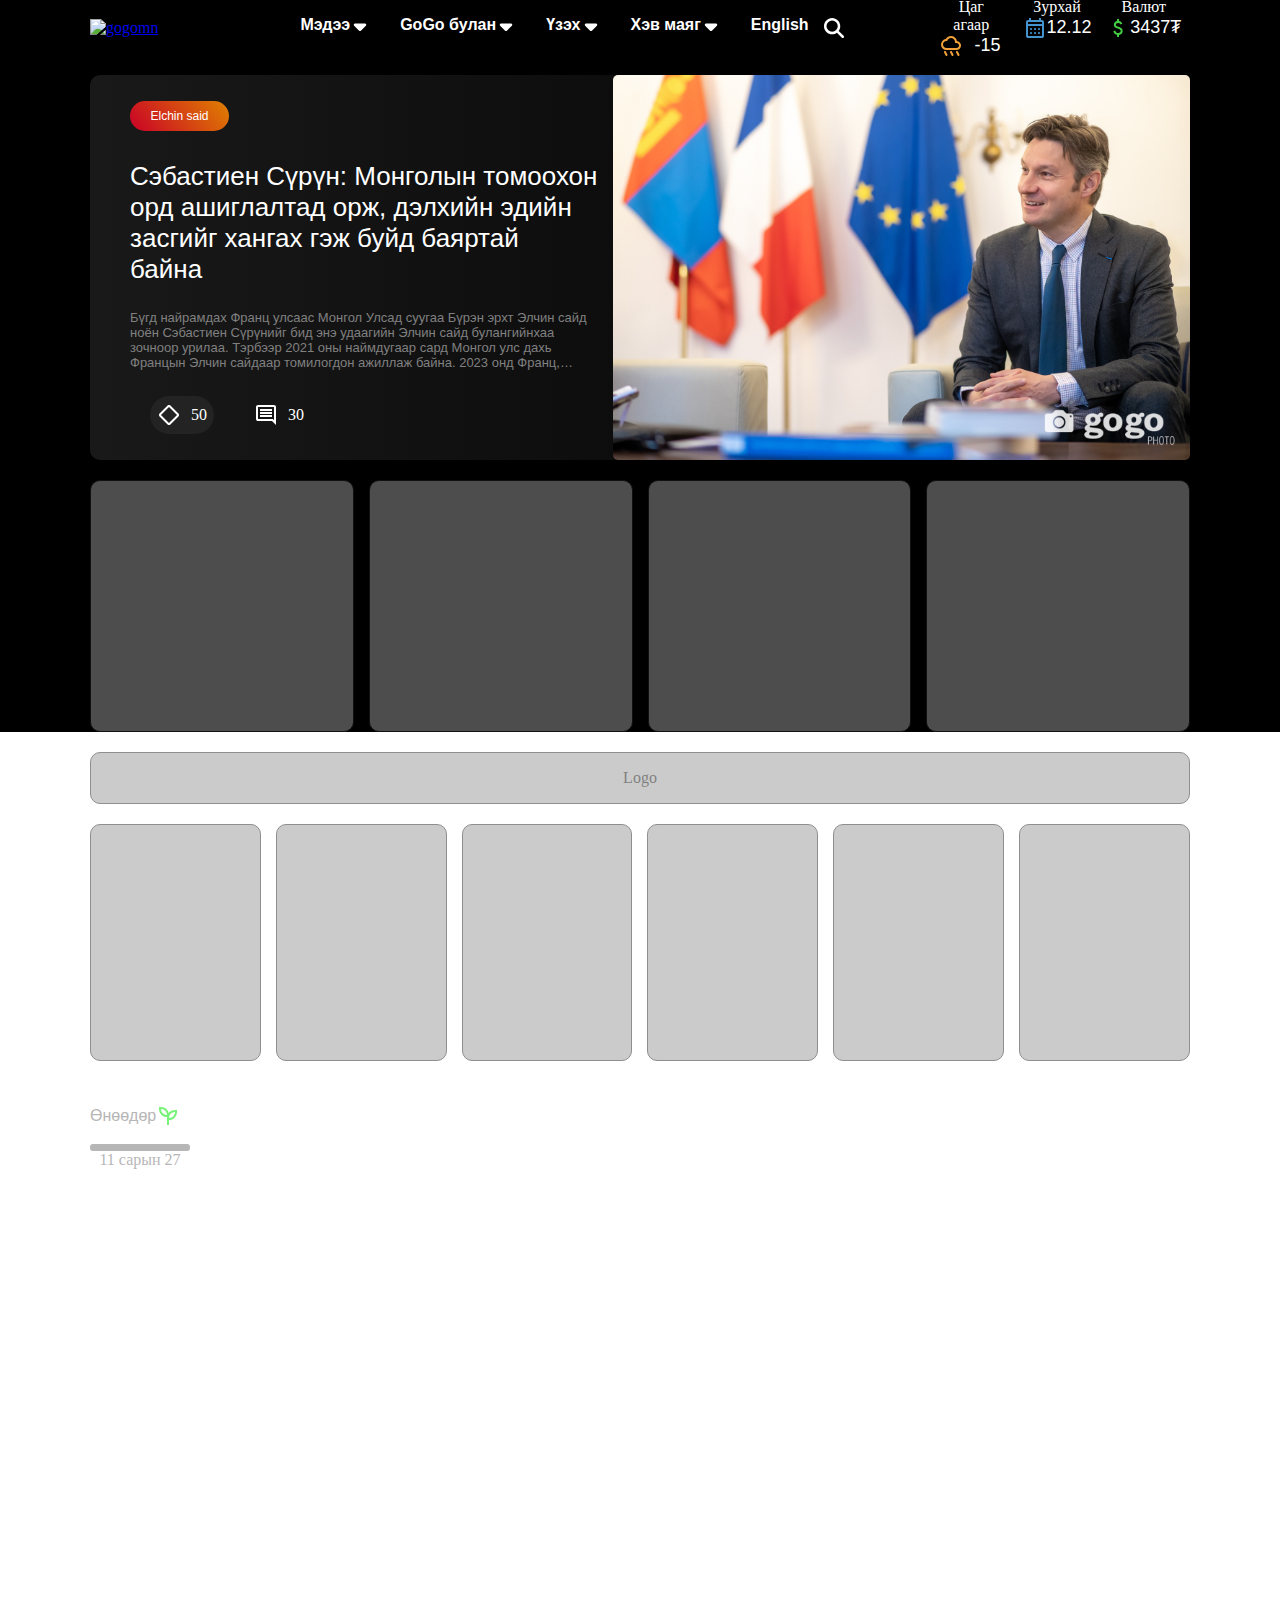
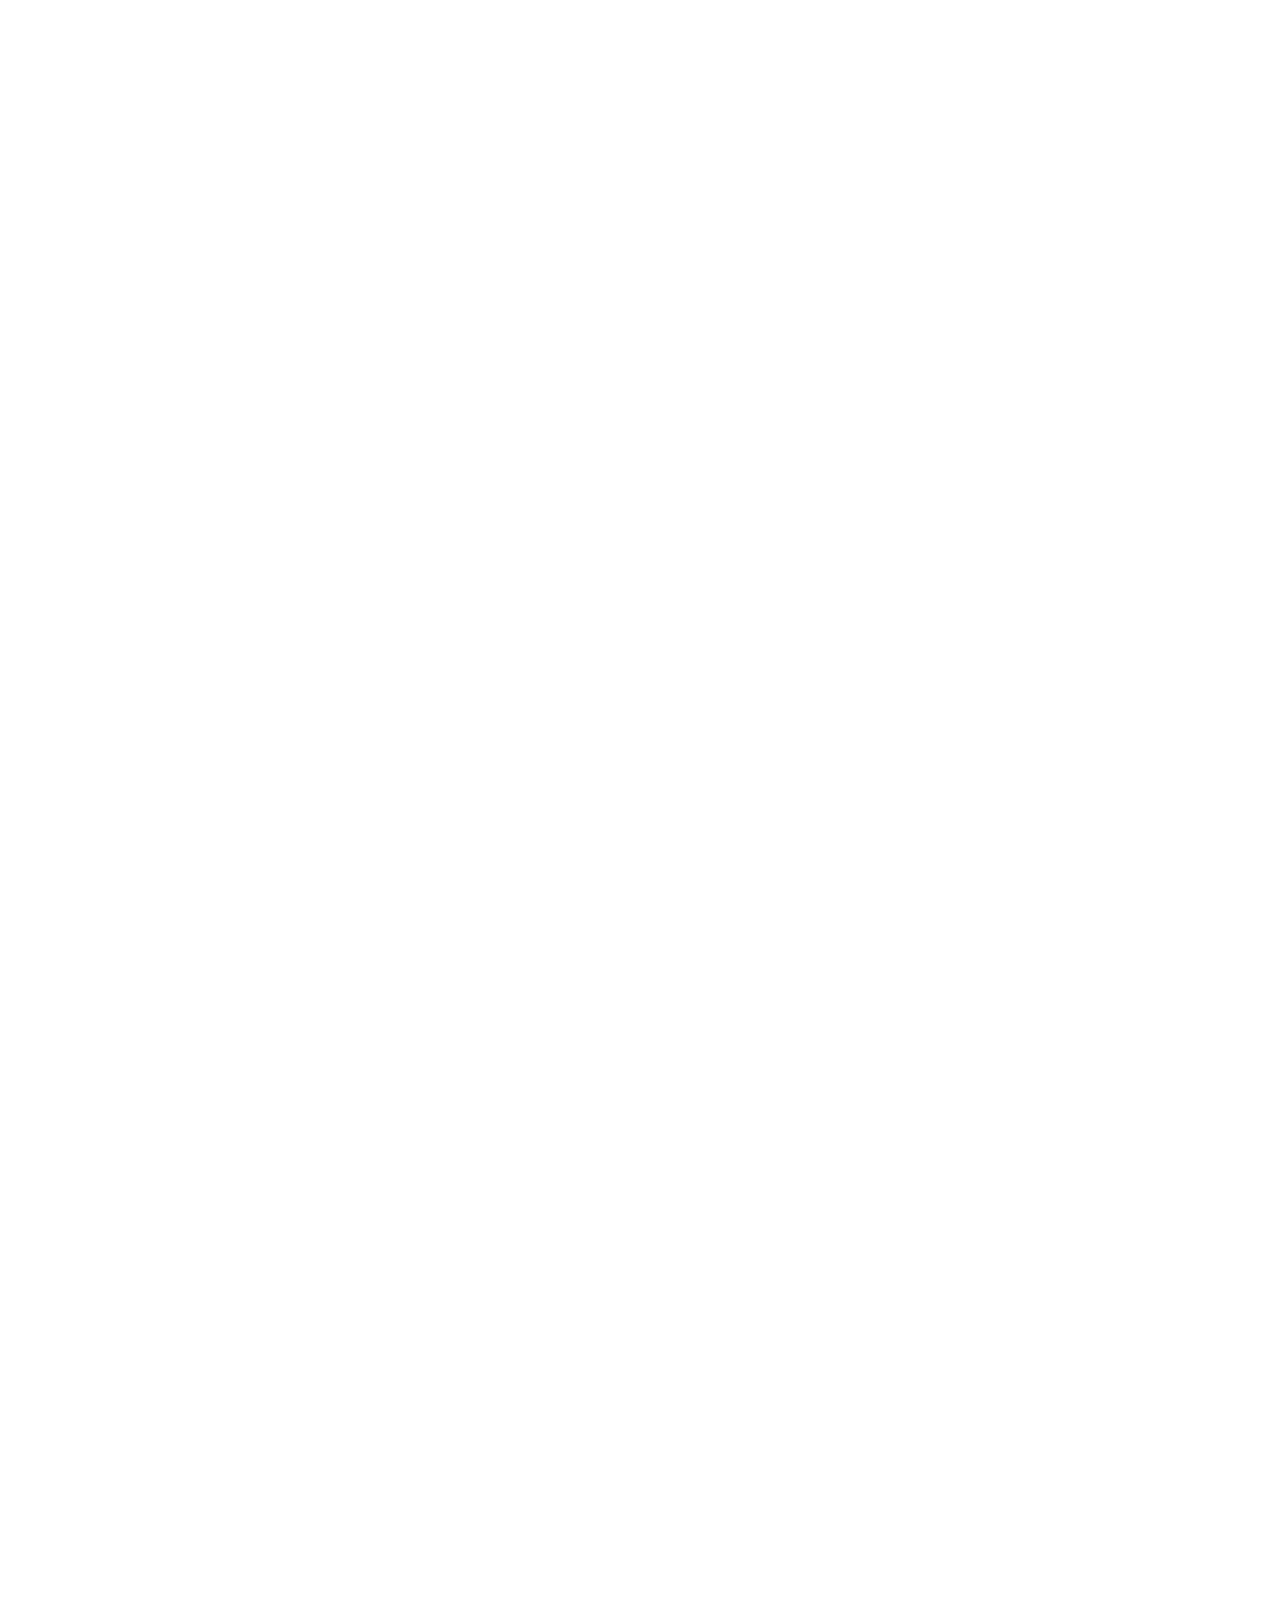
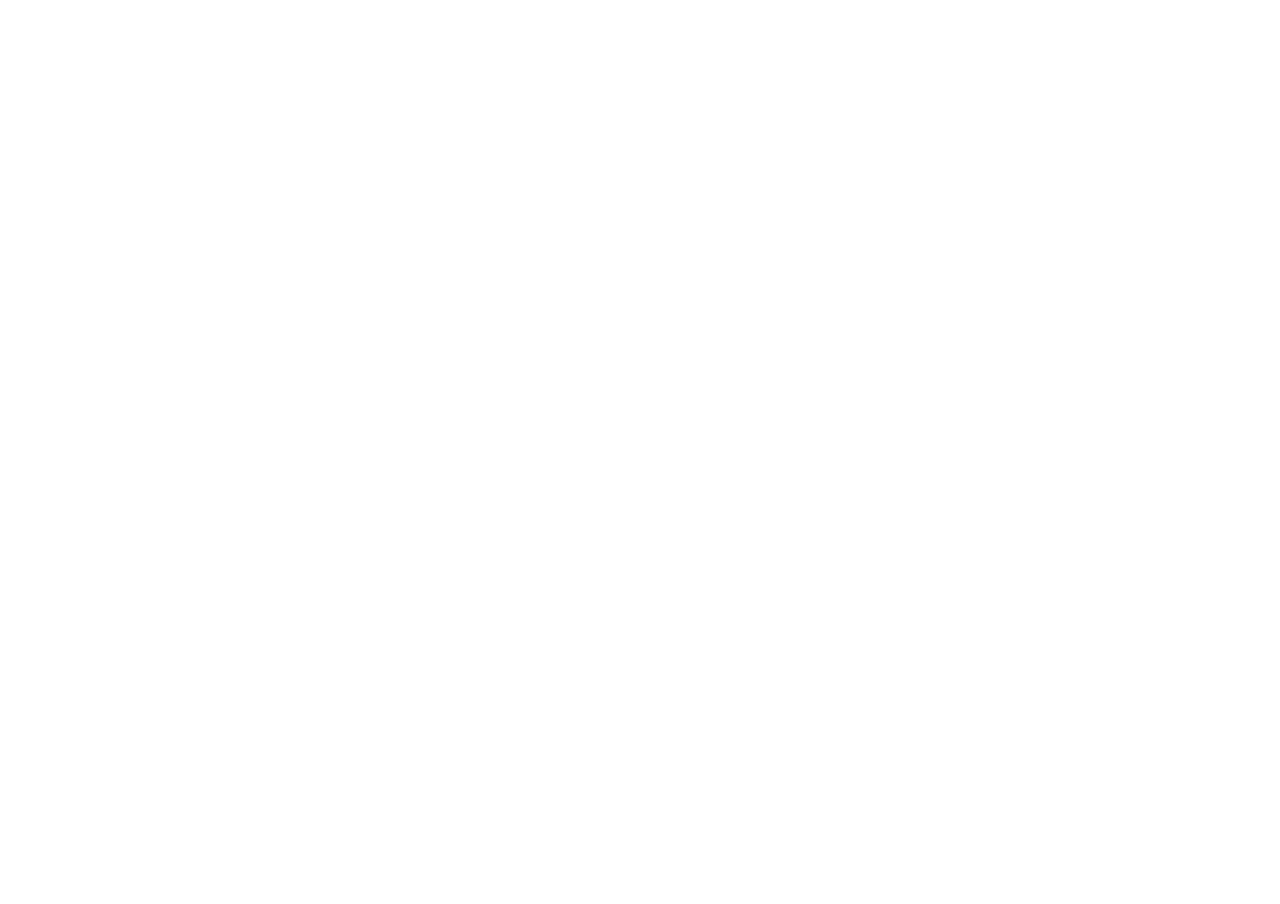
==== commit 0bca467d: "update" ====
--- a/index.html
+++ b/index.html
@@ -86,7 +86,7 @@
                         </div>
                     </div>
                     <div class="l-header-bar">
-                        <div class="box" style="height: 50px">Bar</div>
+                        <svg class="bars-icon" xmlns="http://www.w3.org/2000/svg" height="16" width="14" viewBox="0 0 448 512"><!--!Font Awesome Free 6.5.0 by @fontawesome - https://fontawesome.com License - https://fontawesome.com/license/free Copyright 2023 Fonticons, Inc.--><path d="M0 96C0 78.3 14.3 64 32 64H416c17.7 0 32 14.3 32 32s-14.3 32-32 32H32C14.3 128 0 113.7 0 96zM0 256c0-17.7 14.3-32 32-32H416c17.7 0 32 14.3 32 32s-14.3 32-32 32H32c-17.7 0-32-14.3-32-32zM448 416c0 17.7-14.3 32-32 32H32c-17.7 0-32-14.3-32-32s14.3-32 32-32H416c17.7 0 32 14.3 32 32z"/></svg>
                     </div>
                 </div>
                 
@@ -114,11 +114,33 @@
                     </div>
                     <img class="widescreen-img" src="./primeminister.jpeg" alt="photo">
                 </div>
-
+                <!-- mobile version -->
+                <div class="l-featured-mobile">
+                    <div class="featured-carousel-button"></div>
+                    <div class="featured-carousel-button"></div>
+                    <div class="featured-carousel-button"></div>
+                    <div class="featured-carousel-button"></div>
+                    <div class="featured-mob-content">
+                        <img class="feature-background-pic" src="./primeminister.jpeg" alt="french pm">
+                        <div class="mob-feat-txtbtn">
+                            <button class="mobile-featured-button">Elchin said</button>
+                            <h3 class="mobile-feature-txt">"Ипотекийн зээлийн хүү зах зээлийн хүүнээс хэт доогуур учир алдагдлыг нь Төвбанк үүрсэн"</h3>
+                            <div class="mob-feature-icons">
+                                <svg id="open-icon" class="mobile-white-icon" xmlns="http://www.w3.org/2000/svg" height="24" viewBox="0 -960 960 960" width="24"><path d="M480-79q-16 0-30.5-6T423-102L102-423q-11-12-17-26.5T79-480q0-16 6-31t17-26l321-321q12-12 26.5-17.5T480-881q16 0 31 5.5t26 17.5l321 321q12 11 17.5 26t5.5 31q0 16-5.5 30.5T858-423L537-102q-11 11-26 17t-31 6Zm0-80 321-321-321-321-321 321 321 321Zm0-321Z"/></svg>
+                                <span class="mobile-icon-number">50</span>
+                                <svg class="mobile-white-icon" xmlns="http://www.w3.org/2000/svg" height="24" viewBox="0 -960 960 960" width="24"><path d="M240-400h480v-80H240v80Zm0-120h480v-80H240v80Zm0-120h480v-80H240v80ZM880-80 720-240H160q-33 0-56.5-23.5T80-320v-480q0-33 23.5-56.5T160-880h640q33 0 56.5 23.5T880-800v720ZM160-320h594l46 45v-525H160v480Zm0 0v-480 480Z"/></svg>
+                                <span class="mobile-icon-number">30</span>
+                            </div>
+                        </div>
+                    </div>
+                </div>
+                <!-- end of mobile featured -->
                 <!-- subfeatured section -->
                 <div class="l-subfeatured">
                     <div class="l-subfeatured-item">
                         <div class="box"></div>
+                        <div></div>
+                        <div></div>
                     </div>
                     <div class="l-subfeatured-item">
                         <div class="box"></div>
--- a/style.css
+++ b/style.css
@@ -24,12 +24,18 @@
   width: 100%;
 }
 
+@media (max-width: 1135px) {
+  .gogomn {
+    margin-left: 20px;
+  }
+}
+
 .background1 {
   background-color: #000;
 }
 
 .l-header {
-  height: 88px;
+  height: 55px;
   display: flex;
   align-items: center;
   justify-content: space-between;
@@ -113,6 +119,7 @@
 .l-header-weather {
   display: flex;
   width: 270px;
+  justify-content: space-evenly;
 }
 
 .weather-box {
@@ -153,7 +160,18 @@
 }
 /* weather area end */
 .l-header-bar {
-  width: 70px;
+  height: 100%;
+  width: 55px;
+  border-left: 3px solid #b7b6b6;
+  display: flex;
+  justify-content: center;
+  align-items: center;
+}
+
+.bars-icon {
+  fill: white;
+  height: 30px;
+  width: 30px;
 }
 
 @media (min-width: 960px) {
@@ -179,116 +197,220 @@
   }
 }
 
+@media (max-width: 959px) {
+  .weather-box {
+    width: auto;
+    border: 1px dotted white;
+  }
+}
+/* remove the high res featured */
 .l-featured {
-  background: linear-gradient(
-    to right,
-    rgba(25, 25, 25, 100),
-    rgba(25, 25, 25, 0)
-  );
-  border-radius: 10px;
+  display: none;
+}
+/*  */
+
+.l-featured-mobile {
+  align-self: center;
+  width: 100vw;
+  height: 330px;
+  overflow: hidden;
+  display: flex;
+}
+
+.featured-carousel-button {
+  opacity: 0;
+  height: 7px;
+  width: 25%;
+  background-color: pink;
+  z-index: 1;
+}
+
+.featured-carousel-button:hover {
+  opacity: 1;
+}
+
+.featured-mob-content {
+  position: absolute;
+  width: 100vw;
+  height: 330px;
+  overflow: hidden;
+}
+
+.feature-background-pic {
+  height: auto;
   width: 100%;
-  height: 385px;
-  margin-bottom: 20px;
-  display: flex;
-}
-/* widescreen start +960 px width */
-.widescreen-left {
-  display: grid;
-  padding-top: 20px;
-  padding-bottom: 20px;
-  padding-left: 40px;
-  align-items: center;
-}
-
-.widescreen-right {
-  width: 537px;
-  height: 385px;
-}
-
-.widescreen-button {
+  object-fit: cover;
+}
+
+.mob-feat-txtbtn {
+  margin-left: auto;
+  margin-right: auto;
+  height: 45%;
+  position: absolute;
+  bottom: 0;
+  display: flex;
+  flex-direction: column;
+  justify-content: center;
+  align-items: flex-start;
+}
+
+.mobile-feature-txt {
+  cursor: pointer;
+  width: 90%;
+  margin: 5px auto;
+  color: black;
+  font-size: 18px;
+  font-family: sans-serif;
+}
+
+.mobile-featured-button {
+  cursor: pointer;
+  margin-left: 5%;
   font-family: sans-serif;
   font-size: 12px;
   color: white;
-  height: 30px;
+  height: 23px;
   width: 99px;
-  border-radius: 100px;
+  border-radius: 50px;
   border: none;
   background: linear-gradient(-129deg, #e08100, #c90027);
   transition: 0.3s;
 }
 
-.widescreen-button:hover {
+.mobile-featured-button:hover {
   width: 130px;
 }
 
-.widescreen-title {
-  font-family: sans-serif;
-  font-weight: 500;
-  color: white;
-  font-size: 26px;
-  margin-bottom: 0;
-}
-
-.widescreen-title:hover {
-  color: #999;
+.mob-feature-icons {
   cursor: pointer;
-}
-
-.widescreen-paragraph {
-  /* height: 60px;
-    width: 470px; */
-  cursor: pointer;
-  font-family: sans-serif;
-  color: grey;
-  font-size: 13px;
-  text-overflow: ellipsis;
-  overflow: hidden;
-  display: -webkit-box;
-  -webkit-box-orient: vertical;
-  -webkit-line-clamp: 4;
-}
-.widescreen-img {
-  margin-left: 15px;
-  width: 80%;
-  height: auto;
-  border-radius: 5px;
-}
-
-.widescreen-icons {
-  cursor: pointer;
-  display: flex;
-  justify-content: flex-start;
-  align-items: center;
-}
-
-.widescreen-both-icon {
-  margin: 0 20px;
-  display: flex;
-  justify-content: center;
-  align-items: center;
-}
-
-.widescreen-white-icon {
-  fill: rgb(255, 255, 255);
-  margin-right: 10px;
-}
-
-.widescreen-icon-number {
-  color: white;
-}
-
-#open-icon-box {
-  padding: 7px;
-  background-color: rgb(35, 35, 35);
-  border-radius: 20px;
-}
-
-#open-icon {
-  transition: rotate 0.5s;
-}
-
-#open-icon-box:hover > #open-icon {
-  rotate: 180deg;
+  display: flex;
+  align-items: center;
+  gap: 5px;
+  margin-left: 5%;
+}
+
+.mobile-icon-number {
+  color: white;
+}
+
+/* widescreen start +960 px width */
+
+@media (min-width: 960px) {
+  .l-featured-mobile {
+    display: none;
+  }
+
+  .l-featured {
+    background: linear-gradient(
+      to right,
+      rgba(25, 25, 25, 100),
+      rgba(25, 25, 25, 0)
+    );
+    border-radius: 10px;
+    width: 100%;
+    height: 385px;
+    margin-bottom: 20px;
+    display: flex;
+  }
+
+  .widescreen-left {
+    display: grid;
+    padding-top: 20px;
+    padding-bottom: 20px;
+    padding-left: 40px;
+    align-items: center;
+  }
+
+  .widescreen-right {
+    width: 537px;
+    height: 385px;
+  }
+
+  .widescreen-button {
+    font-family: sans-serif;
+    font-size: 12px;
+    color: white;
+    height: 30px;
+    width: 99px;
+    border-radius: 100px;
+    border: none;
+    background: linear-gradient(-129deg, #e08100, #c90027);
+    transition: 0.3s;
+  }
+
+  .widescreen-button:hover {
+    width: 130px;
+  }
+
+  .widescreen-title {
+    font-family: sans-serif;
+    font-weight: 500;
+    color: white;
+    font-size: 26px;
+    margin-bottom: 0;
+  }
+
+  .widescreen-title:hover {
+    color: #999;
+    cursor: pointer;
+  }
+
+  .widescreen-paragraph {
+    /* height: 60px;
+      width: 470px; */
+    cursor: pointer;
+    font-family: sans-serif;
+    color: grey;
+    font-size: 13px;
+    text-overflow: ellipsis;
+    overflow: hidden;
+    display: -webkit-box;
+    -webkit-box-orient: vertical;
+    -webkit-line-clamp: 4;
+  }
+  .widescreen-img {
+    margin-left: 15px;
+    width: 80%;
+    height: auto;
+    border-radius: 5px;
+  }
+
+  .widescreen-icons {
+    cursor: pointer;
+    display: flex;
+    justify-content: flex-start;
+    align-items: center;
+  }
+
+  .widescreen-both-icon {
+    margin: 0 20px;
+    display: flex;
+    justify-content: center;
+    align-items: center;
+  }
+
+  .widescreen-white-icon {
+    fill: rgb(255, 255, 255);
+    margin-right: 10px;
+  }
+
+  .widescreen-icon-number {
+    color: white;
+  }
+
+  #open-icon-box {
+    padding: 7px;
+    background-color: rgb(35, 35, 35);
+    border-radius: 20px;
+  }
+
+  #open-icon {
+    transition: rotate 0.5s;
+  }
+
+  #open-icon-box:hover > #open-icon {
+    rotate: 180deg;
+  }
 }
 
 /* end of widescreen feature */
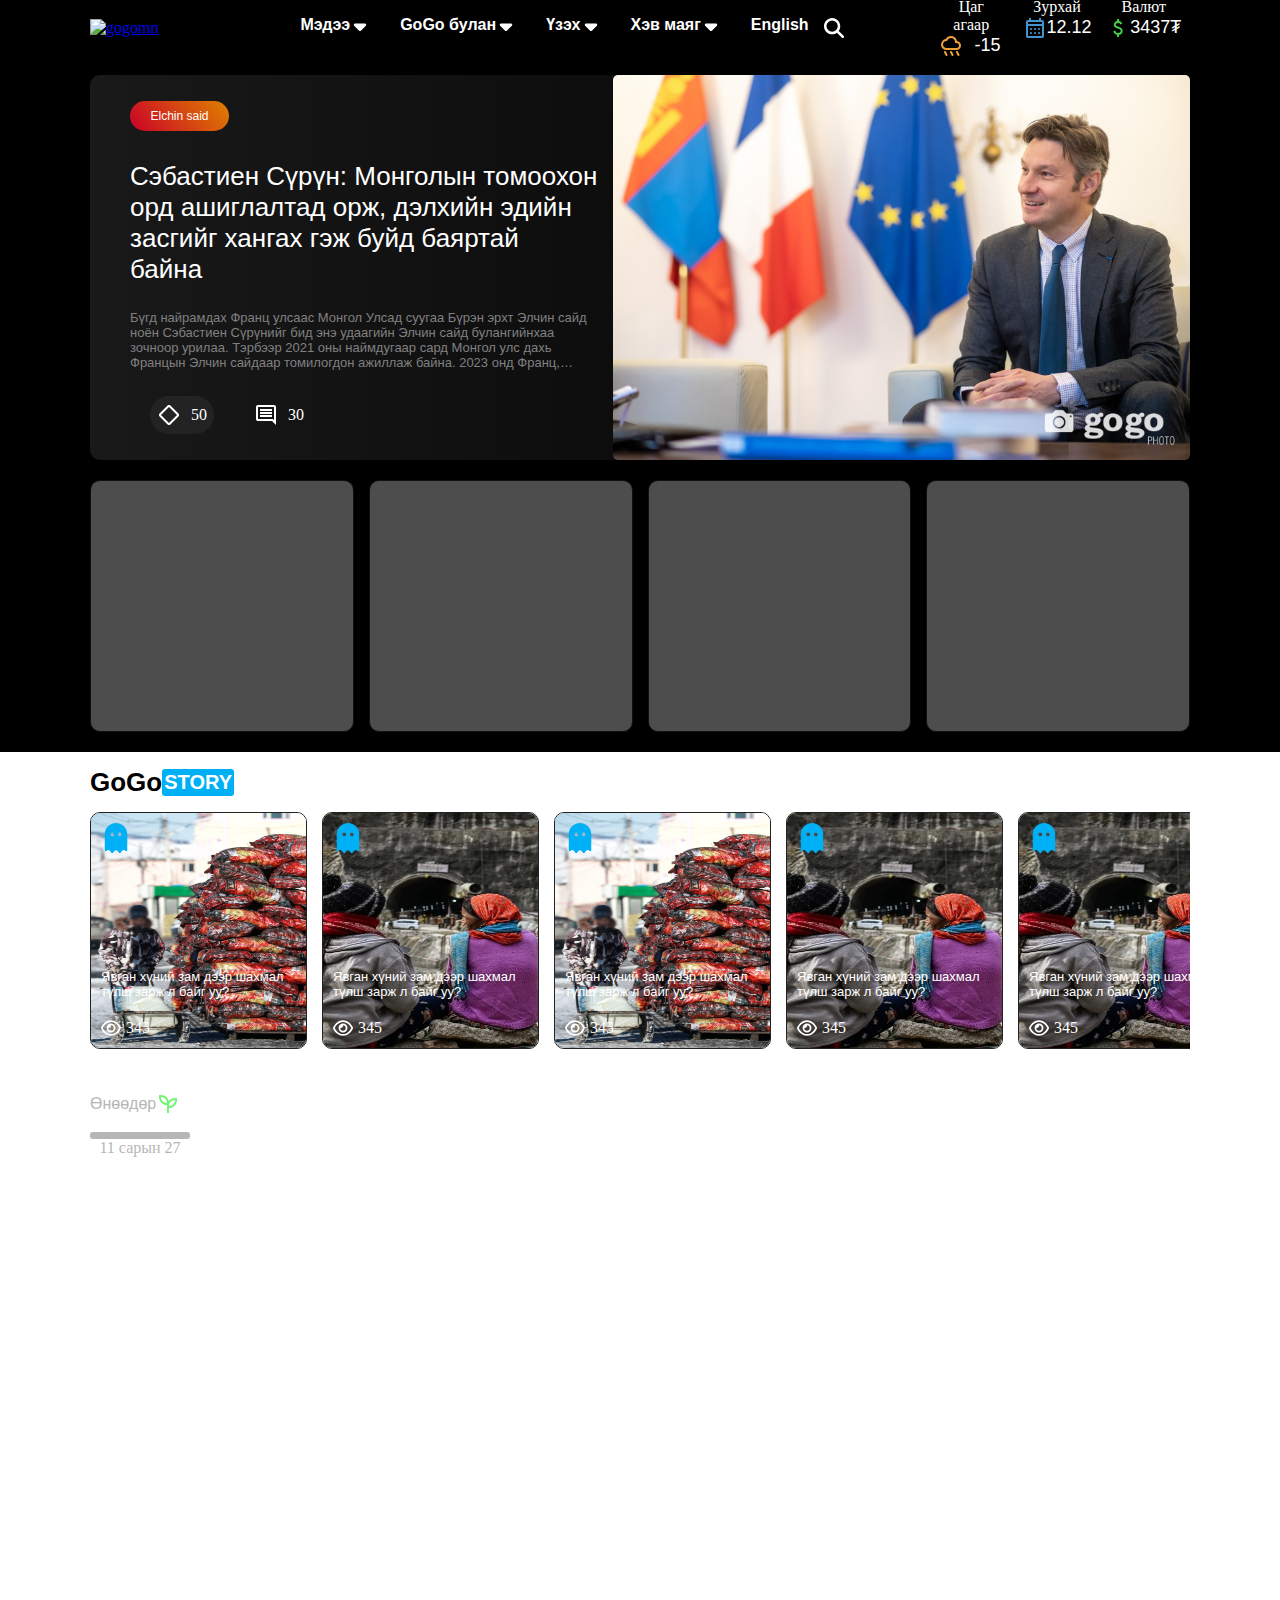
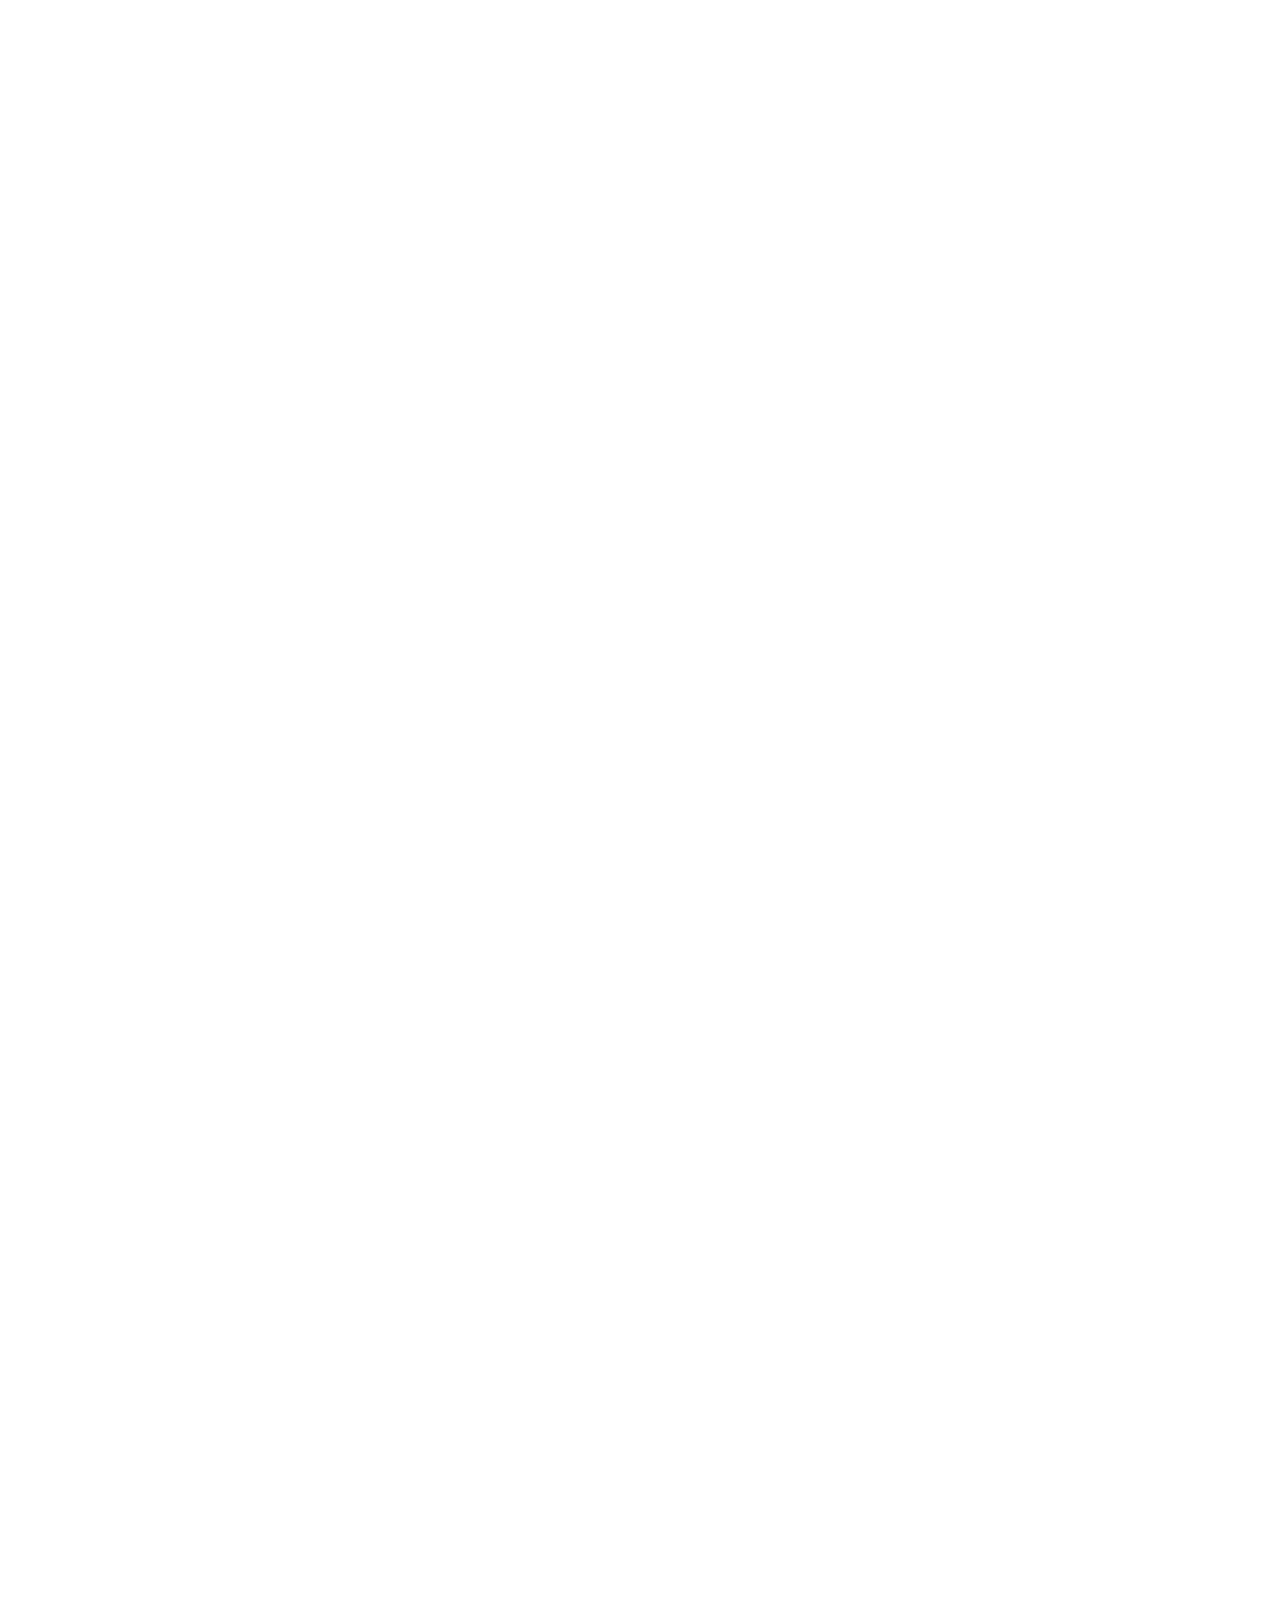
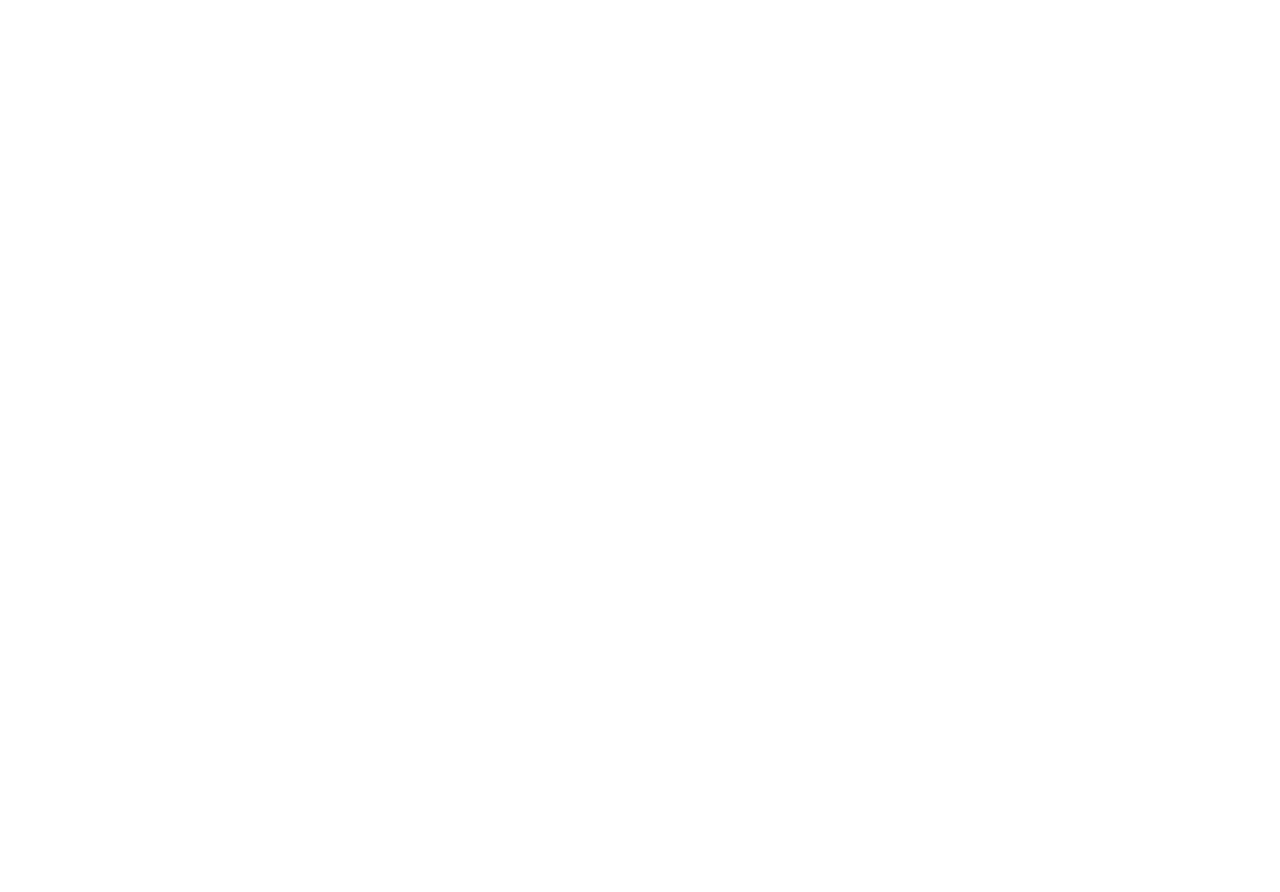
==== commit f18f3c01: "update" ====
--- a/index.html
+++ b/index.html
@@ -134,6 +134,21 @@
                         </div>
                     </div>
                 </div>
+                <!-- mobile top section selector -->
+                <div class="triple-category">
+                    <div class="sub-category">
+                        <svg class="triple-threat-icon" xmlns="http://www.w3.org/2000/svg" height="16" width="14" viewBox="0 0 448 512"><!--!Font Awesome Free 6.5.0 by @fontawesome - https://fontawesome.com License - https://fontawesome.com/license/free Copyright 2023 Fonticons, Inc.--><path d="M159.3 5.4c7.8-7.3 19.9-7.2 27.7 .1c27.6 25.9 53.5 53.8 77.7 84c11-14.4 23.5-30.1 37-42.9c7.9-7.4 20.1-7.4 28 .1c34.6 33 63.9 76.6 84.5 118c20.3 40.8 33.8 82.5 33.8 111.9C448 404.2 348.2 512 224 512C98.4 512 0 404.1 0 276.5c0-38.4 17.8-85.3 45.4-131.7C73.3 97.7 112.7 48.6 159.3 5.4zM225.7 416c25.3 0 47.7-7 68.8-21c42.1-29.4 53.4-88.2 28.1-134.4c-4.5-9-16-9.6-22.5-2l-25.2 29.3c-6.6 7.6-18.5 7.4-24.7-.5c-16.5-21-46-58.5-62.8-79.8c-6.3-8-18.3-8.1-24.7-.1c-33.8 42.5-50.8 69.3-50.8 99.4C112 375.4 162.6 416 225.7 416z"/></svg>
+                        <span>Ontsloh</span>
+                    </div>
+                    <div class="sub-category">
+                        <svg class="triple-threat-icon" xmlns="http://www.w3.org/2000/svg" height="16" width="14" viewBox="0 0 448 512"><!--!Font Awesome Free 6.5.0 by @fontawesome - https://fontawesome.com License - https://fontawesome.com/license/free Copyright 2023 Fonticons, Inc.--><path d="M159.3 5.4c7.8-7.3 19.9-7.2 27.7 .1c27.6 25.9 53.5 53.8 77.7 84c11-14.4 23.5-30.1 37-42.9c7.9-7.4 20.1-7.4 28 .1c34.6 33 63.9 76.6 84.5 118c20.3 40.8 33.8 82.5 33.8 111.9C448 404.2 348.2 512 224 512C98.4 512 0 404.1 0 276.5c0-38.4 17.8-85.3 45.4-131.7C73.3 97.7 112.7 48.6 159.3 5.4zM225.7 416c25.3 0 47.7-7 68.8-21c42.1-29.4 53.4-88.2 28.1-134.4c-4.5-9-16-9.6-22.5-2l-25.2 29.3c-6.6 7.6-18.5 7.4-24.7-.5c-16.5-21-46-58.5-62.8-79.8c-6.3-8-18.3-8.1-24.7-.1c-33.8 42.5-50.8 69.3-50.8 99.4C112 375.4 162.6 416 225.7 416z"/></svg>
+                        <span>shine</span>
+                    </div>
+                    <div class="sub-category">
+                        <svg class="triple-threat-icon" xmlns="http://www.w3.org/2000/svg" height="16" width="14" viewBox="0 0 448 512"><!--!Font Awesome Free 6.5.0 by @fontawesome - https://fontawesome.com License - https://fontawesome.com/license/free Copyright 2023 Fonticons, Inc.--><path d="M159.3 5.4c7.8-7.3 19.9-7.2 27.7 .1c27.6 25.9 53.5 53.8 77.7 84c11-14.4 23.5-30.1 37-42.9c7.9-7.4 20.1-7.4 28 .1c34.6 33 63.9 76.6 84.5 118c20.3 40.8 33.8 82.5 33.8 111.9C448 404.2 348.2 512 224 512C98.4 512 0 404.1 0 276.5c0-38.4 17.8-85.3 45.4-131.7C73.3 97.7 112.7 48.6 159.3 5.4zM225.7 416c25.3 0 47.7-7 68.8-21c42.1-29.4 53.4-88.2 28.1-134.4c-4.5-9-16-9.6-22.5-2l-25.2 29.3c-6.6 7.6-18.5 7.4-24.7-.5c-16.5-21-46-58.5-62.8-79.8c-6.3-8-18.3-8.1-24.7-.1c-33.8 42.5-50.8 69.3-50.8 99.4C112 375.4 162.6 416 225.7 416z"/></svg>
+                        <span>Trend</span>
+                    </div>
+                </div>
                 <!-- end of mobile featured -->
                 <!-- subfeatured section -->
                 <div class="l-subfeatured">
@@ -157,26 +172,75 @@
         <!-- start of second section with different background color -->
         <div class="container">
             <div class="section2-logo">
-                <div class="box" style="height: 50px;">Logo</div>
+                <span class="gogo-s2-logo">GoGo</span>
+                <span class="story-logo">STORY</span>
             </div>
             <div class="section2-carousel">
                 <div class="carousel-item">
-                    <div class="carousel-box"></div>
-                </div>
-                <div class="carousel-item">
-                    <div class="carousel-box"></div>
-                </div>
-                <div class="carousel-item">
-                    <div class="carousel-box"></div>
-                </div>
-                <div class="carousel-item">
-                    <div class="carousel-box"></div>
-                </div>
-                <div class="carousel-item">
-                    <div class="carousel-box"></div>
-                </div>
-                <div class="carousel-item">
-                    <div class="carousel-box"></div>
+                    <div class="carousel-box">
+                        <img class="coal-kid" src="./nuurs.jpeg" alt="sadness&sorrows">
+                        <svg class="ghost-icon" xmlns="http://www.w3.org/2000/svg" height="16" width="12" viewBox="0 0 384 512"><!--!Font Awesome Free 6.5.0 by @fontawesome - https://fontawesome.com License - https://fontawesome.com/license/free Copyright 2023 Fonticons, Inc.--><path d="M40.1 467.1l-11.2 9c-3.2 2.5-7.1 3.9-11.1 3.9C8 480 0 472 0 462.2V192C0 86 86 0 192 0S384 86 384 192V462.2c0 9.8-8 17.8-17.8 17.8c-4 0-7.9-1.4-11.1-3.9l-11.2-9c-13.4-10.7-32.8-9-44.1 3.9L269.3 506c-3.3 3.8-8.2 6-13.3 6s-9.9-2.2-13.3-6l-26.6-30.5c-12.7-14.6-35.4-14.6-48.2 0L141.3 506c-3.3 3.8-8.2 6-13.3 6s-9.9-2.2-13.3-6L84.2 471c-11.3-12.9-30.7-14.6-44.1-3.9zM160 192a32 32 0 1 0 -64 0 32 32 0 1 0 64 0zm96 32a32 32 0 1 0 0-64 32 32 0 1 0 0 64z"/></svg>
+                        <div class="carousel-eye-box">
+                            <span class="carousel-txt">Явган хүний зам дээр шахмал түлш зарж л байг уу?</span>
+                            <svg class="eye-icon" xmlns="http://www.w3.org/2000/svg" height="16" width="18" viewBox="0 0 576 512"><!--!Font Awesome Free 6.5.0 by @fontawesome - https://fontawesome.com License - https://fontawesome.com/license/free Copyright 2023 Fonticons, Inc.--><path d="M288 80c-65.2 0-118.8 29.6-159.9 67.7C89.6 183.5 63 226 49.4 256c13.6 30 40.2 72.5 78.6 108.3C169.2 402.4 222.8 432 288 432s118.8-29.6 159.9-67.7C486.4 328.5 513 286 526.6 256c-13.6-30-40.2-72.5-78.6-108.3C406.8 109.6 353.2 80 288 80zM95.4 112.6C142.5 68.8 207.2 32 288 32s145.5 36.8 192.6 80.6c46.8 43.5 78.1 95.4 93 131.1c3.3 7.9 3.3 16.7 0 24.6c-14.9 35.7-46.2 87.7-93 131.1C433.5 443.2 368.8 480 288 480s-145.5-36.8-192.6-80.6C48.6 356 17.3 304 2.5 268.3c-3.3-7.9-3.3-16.7 0-24.6C17.3 208 48.6 156 95.4 112.6zM288 336c44.2 0 80-35.8 80-80s-35.8-80-80-80c-.7 0-1.3 0-2 0c1.3 5.1 2 10.5 2 16c0 35.3-28.7 64-64 64c-5.5 0-10.9-.7-16-2c0 .7 0 1.3 0 2c0 44.2 35.8 80 80 80zm0-208a128 128 0 1 1 0 256 128 128 0 1 1 0-256z"/></svg>
+                            <span class="view-number">345</span>
+                        </div>
+                    </div>
+                </div>
+                <div class="carousel-item">
+                    <div class="carousel-box">
+                        <img class="coal-kid" src="./india.jpeg" alt="sadness&sorrows">
+                        <svg class="ghost-icon" xmlns="http://www.w3.org/2000/svg" height="16" width="12" viewBox="0 0 384 512"><!--!Font Awesome Free 6.5.0 by @fontawesome - https://fontawesome.com License - https://fontawesome.com/license/free Copyright 2023 Fonticons, Inc.--><path d="M40.1 467.1l-11.2 9c-3.2 2.5-7.1 3.9-11.1 3.9C8 480 0 472 0 462.2V192C0 86 86 0 192 0S384 86 384 192V462.2c0 9.8-8 17.8-17.8 17.8c-4 0-7.9-1.4-11.1-3.9l-11.2-9c-13.4-10.7-32.8-9-44.1 3.9L269.3 506c-3.3 3.8-8.2 6-13.3 6s-9.9-2.2-13.3-6l-26.6-30.5c-12.7-14.6-35.4-14.6-48.2 0L141.3 506c-3.3 3.8-8.2 6-13.3 6s-9.9-2.2-13.3-6L84.2 471c-11.3-12.9-30.7-14.6-44.1-3.9zM160 192a32 32 0 1 0 -64 0 32 32 0 1 0 64 0zm96 32a32 32 0 1 0 0-64 32 32 0 1 0 0 64z"/></svg>
+                        <div class="carousel-eye-box">
+                            <span class="carousel-txt">Явган хүний зам дээр шахмал түлш зарж л байг уу?</span>
+                            <svg class="eye-icon" xmlns="http://www.w3.org/2000/svg" height="16" width="18" viewBox="0 0 576 512"><!--!Font Awesome Free 6.5.0 by @fontawesome - https://fontawesome.com License - https://fontawesome.com/license/free Copyright 2023 Fonticons, Inc.--><path d="M288 80c-65.2 0-118.8 29.6-159.9 67.7C89.6 183.5 63 226 49.4 256c13.6 30 40.2 72.5 78.6 108.3C169.2 402.4 222.8 432 288 432s118.8-29.6 159.9-67.7C486.4 328.5 513 286 526.6 256c-13.6-30-40.2-72.5-78.6-108.3C406.8 109.6 353.2 80 288 80zM95.4 112.6C142.5 68.8 207.2 32 288 32s145.5 36.8 192.6 80.6c46.8 43.5 78.1 95.4 93 131.1c3.3 7.9 3.3 16.7 0 24.6c-14.9 35.7-46.2 87.7-93 131.1C433.5 443.2 368.8 480 288 480s-145.5-36.8-192.6-80.6C48.6 356 17.3 304 2.5 268.3c-3.3-7.9-3.3-16.7 0-24.6C17.3 208 48.6 156 95.4 112.6zM288 336c44.2 0 80-35.8 80-80s-35.8-80-80-80c-.7 0-1.3 0-2 0c1.3 5.1 2 10.5 2 16c0 35.3-28.7 64-64 64c-5.5 0-10.9-.7-16-2c0 .7 0 1.3 0 2c0 44.2 35.8 80 80 80zm0-208a128 128 0 1 1 0 256 128 128 0 1 1 0-256z"/></svg>
+                            <span class="view-number">345</span>
+                        </div>
+                    </div>
+                </div>
+                <div class="carousel-item">
+                    <div class="carousel-box">
+                        <img class="coal-kid" src="./nuurs.jpeg" alt="sadness&sorrows">
+                        <svg class="ghost-icon" xmlns="http://www.w3.org/2000/svg" height="16" width="12" viewBox="0 0 384 512"><!--!Font Awesome Free 6.5.0 by @fontawesome - https://fontawesome.com License - https://fontawesome.com/license/free Copyright 2023 Fonticons, Inc.--><path d="M40.1 467.1l-11.2 9c-3.2 2.5-7.1 3.9-11.1 3.9C8 480 0 472 0 462.2V192C0 86 86 0 192 0S384 86 384 192V462.2c0 9.8-8 17.8-17.8 17.8c-4 0-7.9-1.4-11.1-3.9l-11.2-9c-13.4-10.7-32.8-9-44.1 3.9L269.3 506c-3.3 3.8-8.2 6-13.3 6s-9.9-2.2-13.3-6l-26.6-30.5c-12.7-14.6-35.4-14.6-48.2 0L141.3 506c-3.3 3.8-8.2 6-13.3 6s-9.9-2.2-13.3-6L84.2 471c-11.3-12.9-30.7-14.6-44.1-3.9zM160 192a32 32 0 1 0 -64 0 32 32 0 1 0 64 0zm96 32a32 32 0 1 0 0-64 32 32 0 1 0 0 64z"/></svg>
+                        <div class="carousel-eye-box">
+                            <span class="carousel-txt">Явган хүний зам дээр шахмал түлш зарж л байг уу?</span>
+                            <svg class="eye-icon" xmlns="http://www.w3.org/2000/svg" height="16" width="18" viewBox="0 0 576 512"><!--!Font Awesome Free 6.5.0 by @fontawesome - https://fontawesome.com License - https://fontawesome.com/license/free Copyright 2023 Fonticons, Inc.--><path d="M288 80c-65.2 0-118.8 29.6-159.9 67.7C89.6 183.5 63 226 49.4 256c13.6 30 40.2 72.5 78.6 108.3C169.2 402.4 222.8 432 288 432s118.8-29.6 159.9-67.7C486.4 328.5 513 286 526.6 256c-13.6-30-40.2-72.5-78.6-108.3C406.8 109.6 353.2 80 288 80zM95.4 112.6C142.5 68.8 207.2 32 288 32s145.5 36.8 192.6 80.6c46.8 43.5 78.1 95.4 93 131.1c3.3 7.9 3.3 16.7 0 24.6c-14.9 35.7-46.2 87.7-93 131.1C433.5 443.2 368.8 480 288 480s-145.5-36.8-192.6-80.6C48.6 356 17.3 304 2.5 268.3c-3.3-7.9-3.3-16.7 0-24.6C17.3 208 48.6 156 95.4 112.6zM288 336c44.2 0 80-35.8 80-80s-35.8-80-80-80c-.7 0-1.3 0-2 0c1.3 5.1 2 10.5 2 16c0 35.3-28.7 64-64 64c-5.5 0-10.9-.7-16-2c0 .7 0 1.3 0 2c0 44.2 35.8 80 80 80zm0-208a128 128 0 1 1 0 256 128 128 0 1 1 0-256z"/></svg>
+                            <span class="view-number">345</span>
+                        </div>
+                    </div>
+                </div>
+                <div class="carousel-item">
+                    <div class="carousel-box">
+                        <img class="coal-kid" src="./india.jpeg" alt="sadness&sorrows">
+                        <svg class="ghost-icon" xmlns="http://www.w3.org/2000/svg" height="16" width="12" viewBox="0 0 384 512"><!--!Font Awesome Free 6.5.0 by @fontawesome - https://fontawesome.com License - https://fontawesome.com/license/free Copyright 2023 Fonticons, Inc.--><path d="M40.1 467.1l-11.2 9c-3.2 2.5-7.1 3.9-11.1 3.9C8 480 0 472 0 462.2V192C0 86 86 0 192 0S384 86 384 192V462.2c0 9.8-8 17.8-17.8 17.8c-4 0-7.9-1.4-11.1-3.9l-11.2-9c-13.4-10.7-32.8-9-44.1 3.9L269.3 506c-3.3 3.8-8.2 6-13.3 6s-9.9-2.2-13.3-6l-26.6-30.5c-12.7-14.6-35.4-14.6-48.2 0L141.3 506c-3.3 3.8-8.2 6-13.3 6s-9.9-2.2-13.3-6L84.2 471c-11.3-12.9-30.7-14.6-44.1-3.9zM160 192a32 32 0 1 0 -64 0 32 32 0 1 0 64 0zm96 32a32 32 0 1 0 0-64 32 32 0 1 0 0 64z"/></svg>
+                        <div class="carousel-eye-box">
+                            <span class="carousel-txt">Явган хүний зам дээр шахмал түлш зарж л байг уу?</span>
+                            <svg class="eye-icon" xmlns="http://www.w3.org/2000/svg" height="16" width="18" viewBox="0 0 576 512"><!--!Font Awesome Free 6.5.0 by @fontawesome - https://fontawesome.com License - https://fontawesome.com/license/free Copyright 2023 Fonticons, Inc.--><path d="M288 80c-65.2 0-118.8 29.6-159.9 67.7C89.6 183.5 63 226 49.4 256c13.6 30 40.2 72.5 78.6 108.3C169.2 402.4 222.8 432 288 432s118.8-29.6 159.9-67.7C486.4 328.5 513 286 526.6 256c-13.6-30-40.2-72.5-78.6-108.3C406.8 109.6 353.2 80 288 80zM95.4 112.6C142.5 68.8 207.2 32 288 32s145.5 36.8 192.6 80.6c46.8 43.5 78.1 95.4 93 131.1c3.3 7.9 3.3 16.7 0 24.6c-14.9 35.7-46.2 87.7-93 131.1C433.5 443.2 368.8 480 288 480s-145.5-36.8-192.6-80.6C48.6 356 17.3 304 2.5 268.3c-3.3-7.9-3.3-16.7 0-24.6C17.3 208 48.6 156 95.4 112.6zM288 336c44.2 0 80-35.8 80-80s-35.8-80-80-80c-.7 0-1.3 0-2 0c1.3 5.1 2 10.5 2 16c0 35.3-28.7 64-64 64c-5.5 0-10.9-.7-16-2c0 .7 0 1.3 0 2c0 44.2 35.8 80 80 80zm0-208a128 128 0 1 1 0 256 128 128 0 1 1 0-256z"/></svg>
+                            <span class="view-number">345</span>
+                        </div>
+                    </div>
+                </div>
+                <div class="carousel-item">
+                    <div class="carousel-box">
+                        <img class="coal-kid" src="./india.jpeg" alt="sadness&sorrows">
+                        <svg class="ghost-icon" xmlns="http://www.w3.org/2000/svg" height="16" width="12" viewBox="0 0 384 512"><!--!Font Awesome Free 6.5.0 by @fontawesome - https://fontawesome.com License - https://fontawesome.com/license/free Copyright 2023 Fonticons, Inc.--><path d="M40.1 467.1l-11.2 9c-3.2 2.5-7.1 3.9-11.1 3.9C8 480 0 472 0 462.2V192C0 86 86 0 192 0S384 86 384 192V462.2c0 9.8-8 17.8-17.8 17.8c-4 0-7.9-1.4-11.1-3.9l-11.2-9c-13.4-10.7-32.8-9-44.1 3.9L269.3 506c-3.3 3.8-8.2 6-13.3 6s-9.9-2.2-13.3-6l-26.6-30.5c-12.7-14.6-35.4-14.6-48.2 0L141.3 506c-3.3 3.8-8.2 6-13.3 6s-9.9-2.2-13.3-6L84.2 471c-11.3-12.9-30.7-14.6-44.1-3.9zM160 192a32 32 0 1 0 -64 0 32 32 0 1 0 64 0zm96 32a32 32 0 1 0 0-64 32 32 0 1 0 0 64z"/></svg>
+                        <div class="carousel-eye-box">
+                            <span class="carousel-txt">Явган хүний зам дээр шахмал түлш зарж л байг уу?</span>
+                            <svg class="eye-icon" xmlns="http://www.w3.org/2000/svg" height="16" width="18" viewBox="0 0 576 512"><!--!Font Awesome Free 6.5.0 by @fontawesome - https://fontawesome.com License - https://fontawesome.com/license/free Copyright 2023 Fonticons, Inc.--><path d="M288 80c-65.2 0-118.8 29.6-159.9 67.7C89.6 183.5 63 226 49.4 256c13.6 30 40.2 72.5 78.6 108.3C169.2 402.4 222.8 432 288 432s118.8-29.6 159.9-67.7C486.4 328.5 513 286 526.6 256c-13.6-30-40.2-72.5-78.6-108.3C406.8 109.6 353.2 80 288 80zM95.4 112.6C142.5 68.8 207.2 32 288 32s145.5 36.8 192.6 80.6c46.8 43.5 78.1 95.4 93 131.1c3.3 7.9 3.3 16.7 0 24.6c-14.9 35.7-46.2 87.7-93 131.1C433.5 443.2 368.8 480 288 480s-145.5-36.8-192.6-80.6C48.6 356 17.3 304 2.5 268.3c-3.3-7.9-3.3-16.7 0-24.6C17.3 208 48.6 156 95.4 112.6zM288 336c44.2 0 80-35.8 80-80s-35.8-80-80-80c-.7 0-1.3 0-2 0c1.3 5.1 2 10.5 2 16c0 35.3-28.7 64-64 64c-5.5 0-10.9-.7-16-2c0 .7 0 1.3 0 2c0 44.2 35.8 80 80 80zm0-208a128 128 0 1 1 0 256 128 128 0 1 1 0-256z"/></svg>
+                            <span class="view-number">345</span>
+                        </div>
+                    </div>
+                </div>
+                <div class="carousel-item">
+                    <div class="carousel-box">
+                        <img class="coal-kid" src="./india.jpeg" alt="sadness&sorrows">
+                        <svg class="ghost-icon" xmlns="http://www.w3.org/2000/svg" height="16" width="12" viewBox="0 0 384 512"><!--!Font Awesome Free 6.5.0 by @fontawesome - https://fontawesome.com License - https://fontawesome.com/license/free Copyright 2023 Fonticons, Inc.--><path d="M40.1 467.1l-11.2 9c-3.2 2.5-7.1 3.9-11.1 3.9C8 480 0 472 0 462.2V192C0 86 86 0 192 0S384 86 384 192V462.2c0 9.8-8 17.8-17.8 17.8c-4 0-7.9-1.4-11.1-3.9l-11.2-9c-13.4-10.7-32.8-9-44.1 3.9L269.3 506c-3.3 3.8-8.2 6-13.3 6s-9.9-2.2-13.3-6l-26.6-30.5c-12.7-14.6-35.4-14.6-48.2 0L141.3 506c-3.3 3.8-8.2 6-13.3 6s-9.9-2.2-13.3-6L84.2 471c-11.3-12.9-30.7-14.6-44.1-3.9zM160 192a32 32 0 1 0 -64 0 32 32 0 1 0 64 0zm96 32a32 32 0 1 0 0-64 32 32 0 1 0 0 64z"/></svg>
+                        <div class="carousel-eye-box">
+                            <span class="carousel-txt">Явган хүний зам дээр шахмал түлш зарж л байг уу?</span>
+                            <svg class="eye-icon" xmlns="http://www.w3.org/2000/svg" height="16" width="18" viewBox="0 0 576 512"><!--!Font Awesome Free 6.5.0 by @fontawesome - https://fontawesome.com License - https://fontawesome.com/license/free Copyright 2023 Fonticons, Inc.--><path d="M288 80c-65.2 0-118.8 29.6-159.9 67.7C89.6 183.5 63 226 49.4 256c13.6 30 40.2 72.5 78.6 108.3C169.2 402.4 222.8 432 288 432s118.8-29.6 159.9-67.7C486.4 328.5 513 286 526.6 256c-13.6-30-40.2-72.5-78.6-108.3C406.8 109.6 353.2 80 288 80zM95.4 112.6C142.5 68.8 207.2 32 288 32s145.5 36.8 192.6 80.6c46.8 43.5 78.1 95.4 93 131.1c3.3 7.9 3.3 16.7 0 24.6c-14.9 35.7-46.2 87.7-93 131.1C433.5 443.2 368.8 480 288 480s-145.5-36.8-192.6-80.6C48.6 356 17.3 304 2.5 268.3c-3.3-7.9-3.3-16.7 0-24.6C17.3 208 48.6 156 95.4 112.6zM288 336c44.2 0 80-35.8 80-80s-35.8-80-80-80c-.7 0-1.3 0-2 0c1.3 5.1 2 10.5 2 16c0 35.3-28.7 64-64 64c-5.5 0-10.9-.7-16-2c0 .7 0 1.3 0 2c0 44.2 35.8 80 80 80zm0-208a128 128 0 1 1 0 256 128 128 0 1 1 0-256z"/></svg>
+                            <span class="view-number">345</span>
+                        </div>
+                    </div>
                 </div>
             </div>
 
--- a/style.css
+++ b/style.css
@@ -412,16 +412,68 @@
     rotate: 180deg;
   }
 }
+/* start of triple sub category for mobile */
+
+.triple-category {
+  display: grid;
+  grid-template-columns: 1fr 1fr 1fr;
+}
+
+.sub-category {
+  color: white;
+  height: 36px;
+  background-color: grey;
+  width: 100%;
+  display: flex;
+  justify-content: center;
+  align-items: center;
+  font-family: sans-serif;
+}
+
+.sub-category:nth-child(2) {
+  background-color: #000;
+  fill: #c90027;
+}
+
+.triple-threat-icon {
+  margin-right: 5px;
+}
+
+.sub-category:hover {
+  background-color: #000;
+}
+
+.sub-category:hover > .triple-threat-icon {
+  fill: #c90027;
+}
+
+.sub-category:nth-child(2):hover {
+  background-color: #00b0f4;
+}
+
+@media (min-width: 960px) {
+  .triple-category {
+    display: none;
+  }
+}
+
+/* end of sub category triple threat */
 
 /* end of widescreen feature */
 .l-subfeatured {
   display: flex;
   gap: 15px;
-  margin-bottom: 20px;
+  padding-bottom: 20px;
 }
 
 .l-subfeatured-item {
   flex: 1;
+}
+
+@media (max-width: 960px) {
+  .l-subfeatured {
+    display: none;
+  }
 }
 
 /* start of section 2 */
@@ -432,14 +484,36 @@
 }
 
 .section2-logo {
-  margin-bottom: 20px;
+  height: 60px;
+  display: flex;
+  justify-content: flex-start;
+  align-items: center;
+}
+
+.gogo-s2-logo {
+  font-family: sans-serif;
+  font-weight: 900;
+  font-size: 26px;
+}
+
+.story-logo {
+  color: white;
+  font-size: 20px;
+  font-weight: 900;
+  font-family: sans-serif;
+  padding: 2px;
+  border-radius: 3px;
+  background-color: #00b0f4;
 }
 
 .section2-carousel {
+  position: relative;
+  width: 100%;
   height: 260px;
   display: flex;
   gap: 15px;
   margin-bottom: 20px;
+  overflow: scroll;
 }
 
 .carousel-item {
@@ -448,13 +522,61 @@
 
 .carousel-box {
   height: 235px;
+  width: 215px;
   border: 1px solid #222;
   border-radius: 10px;
-  background-color: #999;
-  opacity: 0.5;
-  display: flex;
-  justify-content: center;
-  align-items: center;
+  display: flex;
+  overflow: hidden;
+}
+
+.ghost-icon {
+  fill: #00b0f4;
+  height: 30px;
+  width: 30px;
+  align-self: flex-start;
+  justify-self: flex-start;
+  position: absolute;
+  margin-top: 10px;
+  margin-left: 10px;
+}
+
+.carousel-txt {
+  color: white;
+  height: 34px;
+  width: 200px;
+  align-self: flex-end;
+  position: absolute;
+  margin-bottom: 35px;
+  font-family: sans-serif;
+  font-weight: 500;
+  font-size: 13px;
+}
+
+.carousel-eye-box {
+  position: absolute;
+  align-self: flex-end;
+  display: flex;
+  align-items: center;
+  gap: 5px;
+  margin-bottom: 10px;
+  margin-left: 10px;
+}
+
+.eye-icon {
+  fill: white;
+  height: 20px;
+  width: 20px;
+  align-self: flex-end;
+}
+
+.view-number {
+  color: white;
+}
+
+.coal-kid {
+  width: 100%;
+  height: auto;
+  position: relative;
 }
 
 /* section 2 long part */
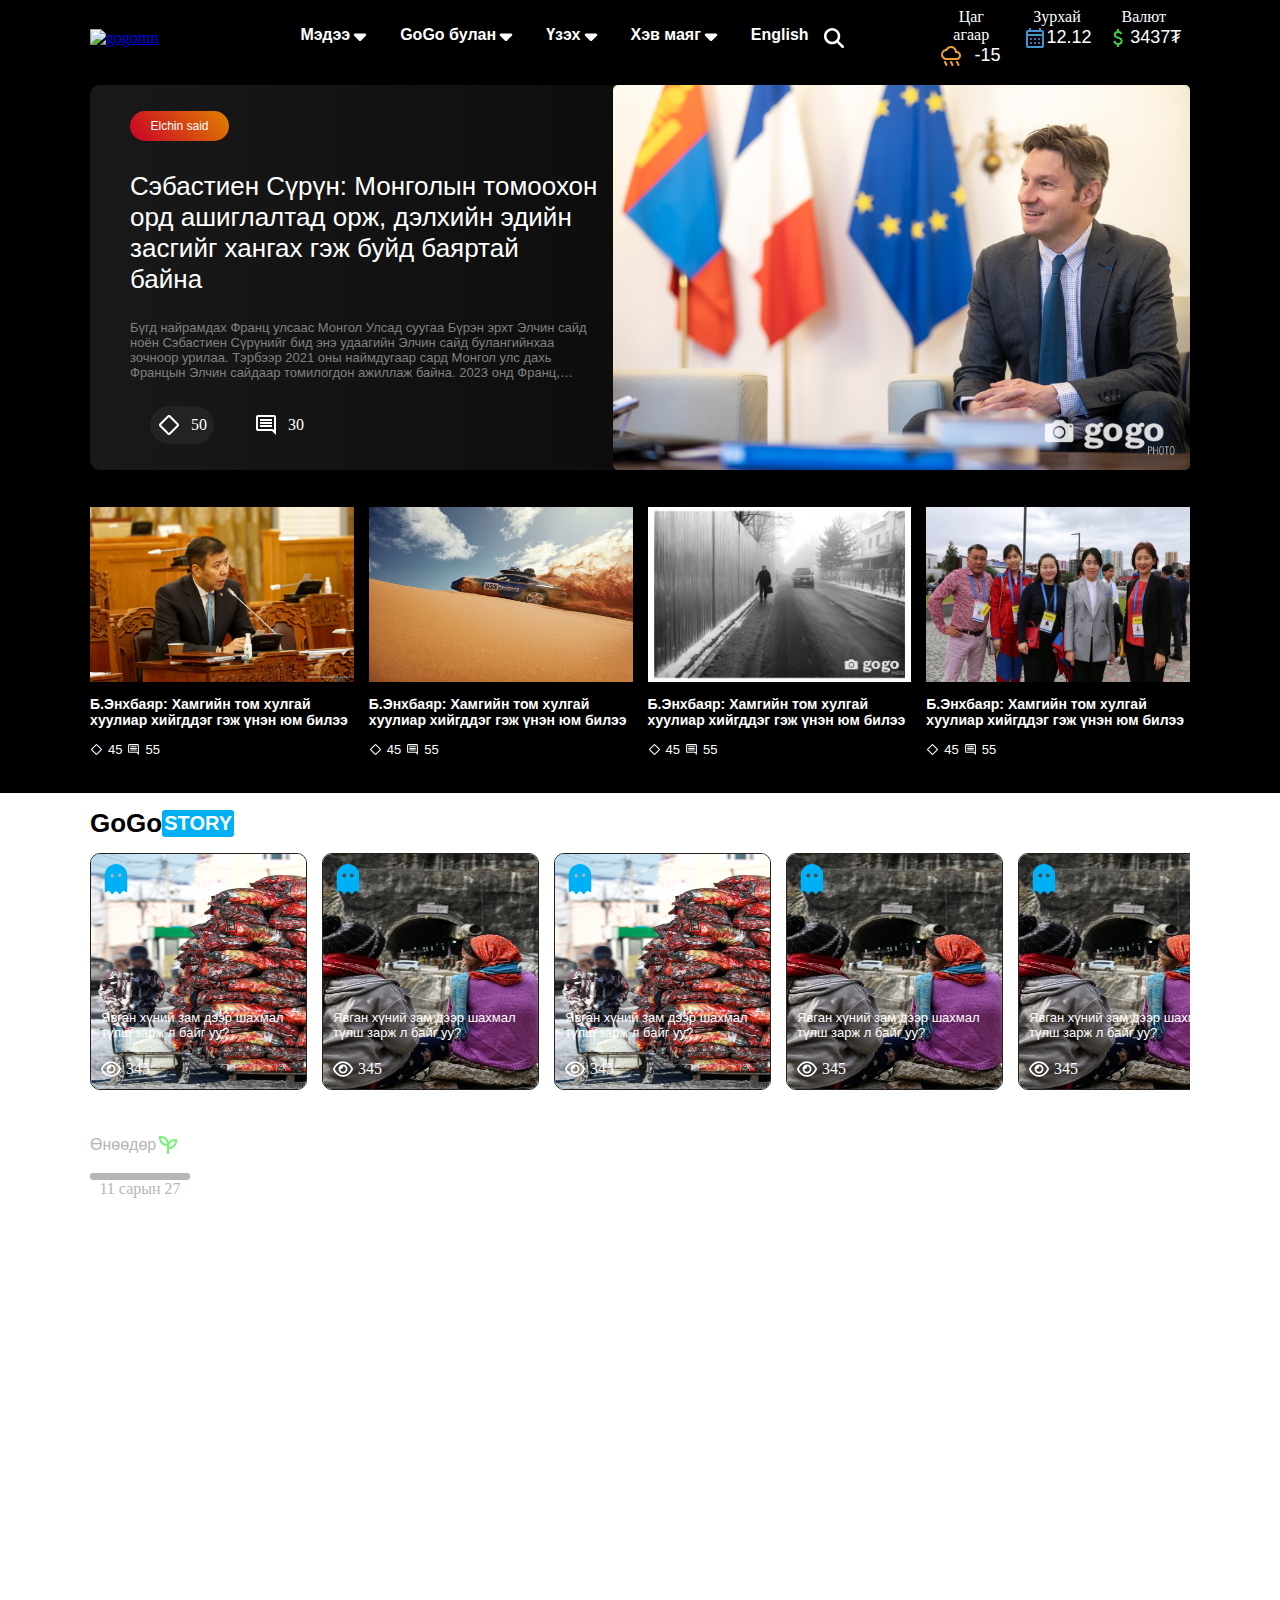
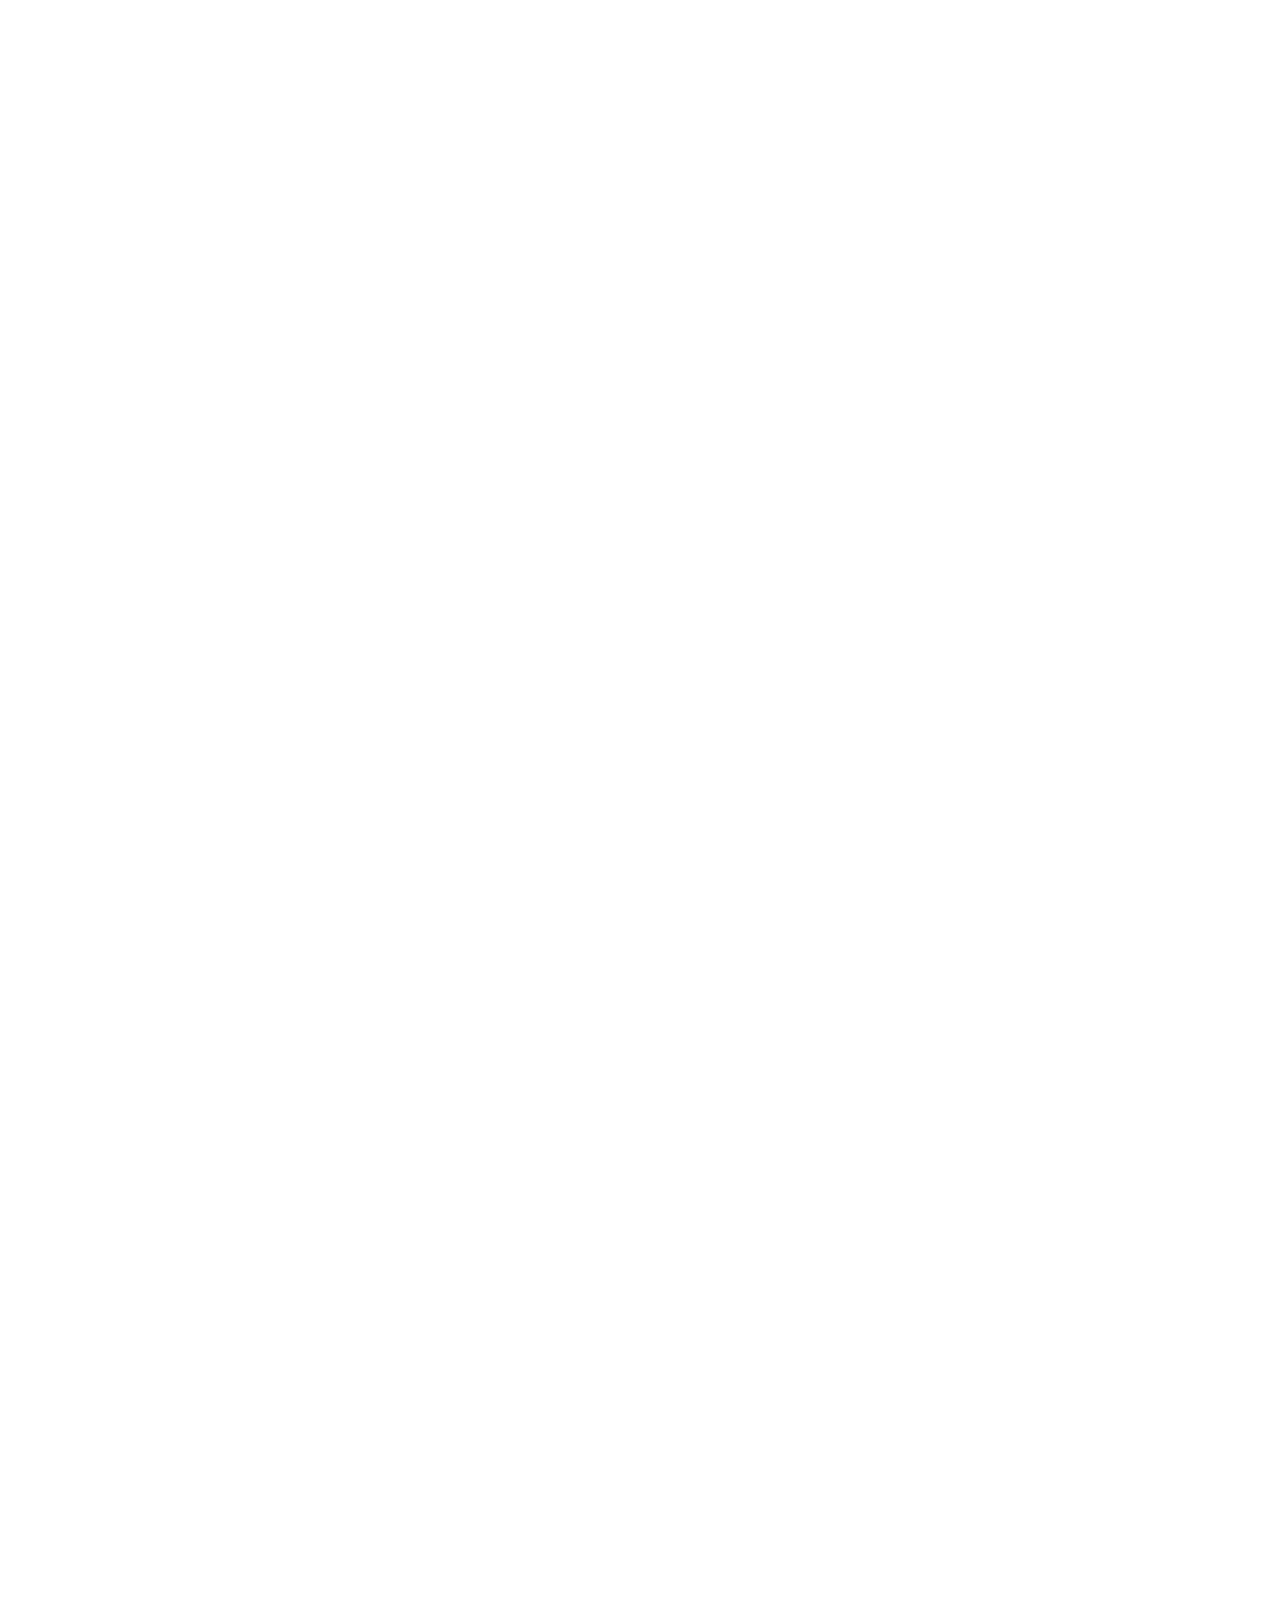
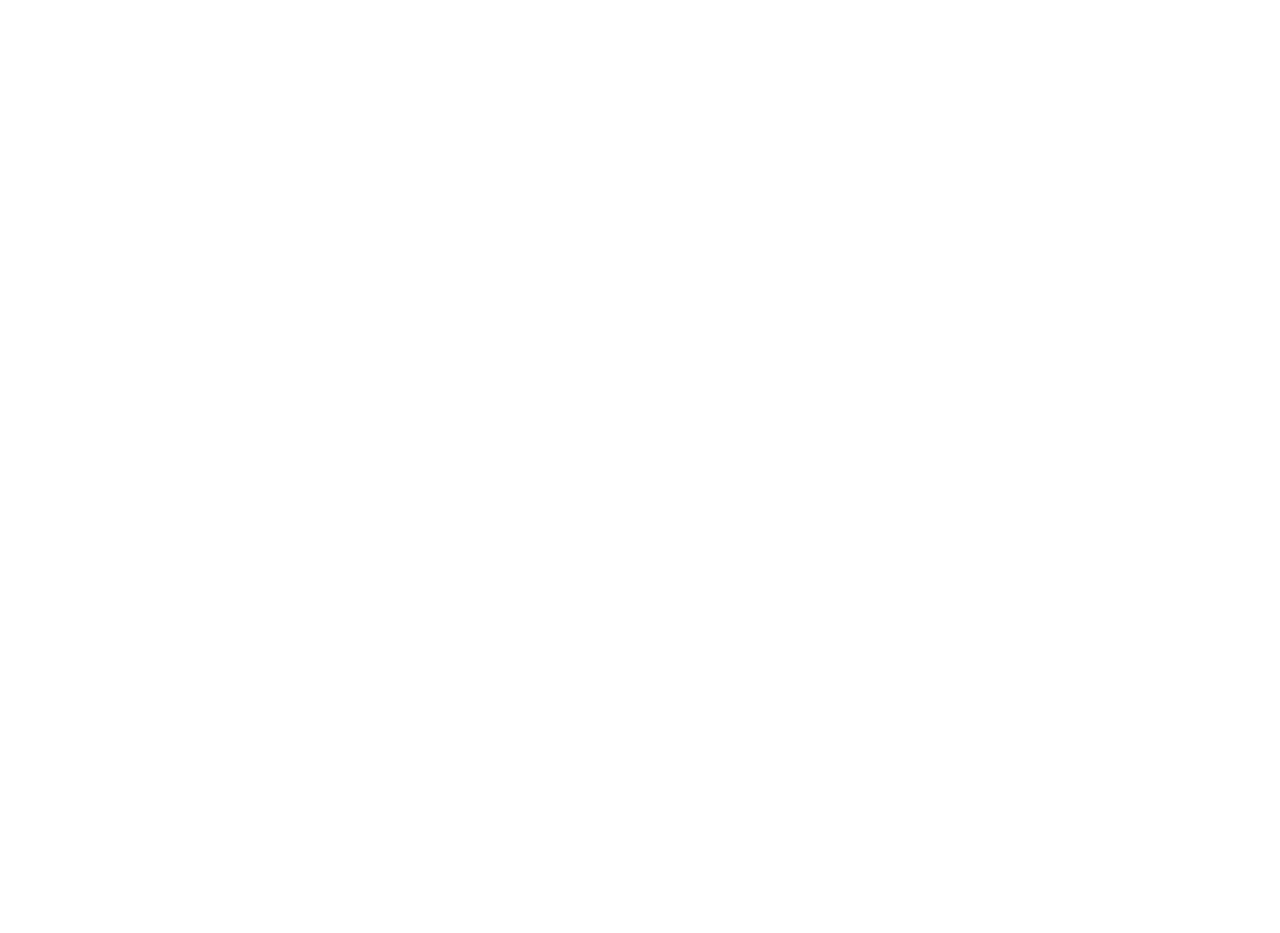
==== commit a56b461a: "updater" ====
--- a/index.html
+++ b/index.html
@@ -153,18 +153,44 @@
                 <!-- subfeatured section -->
                 <div class="l-subfeatured">
                     <div class="l-subfeatured-item">
-                        <div class="box"></div>
-                        <div></div>
-                        <div></div>
+                        <img class="subfeatured-photo" src="./gishuun.jpeg" alt="sadness$sortas">
+                        <p class="subfeatured-description">Б.Энхбаяр: Хамгийн том хулгай хуулиар хийгддэг гэж үнэн юм билээ</p>
+                        <div class="subfeatured-viewage">
+                            <svg class="sub-icon" xmlns="http://www.w3.org/2000/svg" height="24" viewBox="0 -960 960 960" width="24"><path d="M480-79q-16 0-30.5-6T423-102L102-423q-11-12-17-26.5T79-480q0-16 6-31t17-26l321-321q12-12 26.5-17.5T480-881q16 0 31 5.5t26 17.5l321 321q12 11 17.5 26t5.5 31q0 16-5.5 30.5T858-423L537-102q-11 11-26 17t-31 6Zm0-80 321-321-321-321-321 321 321 321Zm0-321Z"/></svg>
+                            <span class="sub-icon-numb">45</span>
+                            <svg class="sub-icon" xmlns="http://www.w3.org/2000/svg" height="24" viewBox="0 -960 960 960" width="24"><path d="M240-400h480v-80H240v80Zm0-120h480v-80H240v80Zm0-120h480v-80H240v80ZM880-80 720-240H160q-33 0-56.5-23.5T80-320v-480q0-33 23.5-56.5T160-880h640q33 0 56.5 23.5T880-800v720ZM160-320h594l46 45v-525H160v480Zm0 0v-480 480Z"/></svg>
+                            <span class="sub-icon-numb">55</span>
+                        </div>
                     </div>
                     <div class="l-subfeatured-item">
-                        <div class="box"></div>
+                        <img class="subfeatured-photo" src="./rally.jpeg" alt="sadness$sortas">
+                        <p class="subfeatured-description">Б.Энхбаяр: Хамгийн том хулгай хуулиар хийгддэг гэж үнэн юм билээ</p>
+                        <div class="subfeatured-viewage">
+                            <svg class="sub-icon" xmlns="http://www.w3.org/2000/svg" height="24" viewBox="0 -960 960 960" width="24"><path d="M480-79q-16 0-30.5-6T423-102L102-423q-11-12-17-26.5T79-480q0-16 6-31t17-26l321-321q12-12 26.5-17.5T480-881q16 0 31 5.5t26 17.5l321 321q12 11 17.5 26t5.5 31q0 16-5.5 30.5T858-423L537-102q-11 11-26 17t-31 6Zm0-80 321-321-321-321-321 321 321 321Zm0-321Z"/></svg>
+                            <span class="sub-icon-numb">45</span>
+                            <svg class="sub-icon" xmlns="http://www.w3.org/2000/svg" height="24" viewBox="0 -960 960 960" width="24"><path d="M240-400h480v-80H240v80Zm0-120h480v-80H240v80Zm0-120h480v-80H240v80ZM880-80 720-240H160q-33 0-56.5-23.5T80-320v-480q0-33 23.5-56.5T160-880h640q33 0 56.5 23.5T880-800v720ZM160-320h594l46 45v-525H160v480Zm0 0v-480 480Z"/></svg>
+                            <span class="sub-icon-numb">55</span>
+                        </div>
                     </div>
                     <div class="l-subfeatured-item">
-                        <div class="box"></div>
+                        <img class="subfeatured-photo" src="./blacknwhite.jpeg" alt="sadness$sortas">
+                        <p class="subfeatured-description">Б.Энхбаяр: Хамгийн том хулгай хуулиар хийгддэг гэж үнэн юм билээ</p>
+                        <div class="subfeatured-viewage">
+                            <svg class="sub-icon" xmlns="http://www.w3.org/2000/svg" height="24" viewBox="0 -960 960 960" width="24"><path d="M480-79q-16 0-30.5-6T423-102L102-423q-11-12-17-26.5T79-480q0-16 6-31t17-26l321-321q12-12 26.5-17.5T480-881q16 0 31 5.5t26 17.5l321 321q12 11 17.5 26t5.5 31q0 16-5.5 30.5T858-423L537-102q-11 11-26 17t-31 6Zm0-80 321-321-321-321-321 321 321 321Zm0-321Z"/></svg>
+                            <span class="sub-icon-numb">45</span>
+                            <svg class="sub-icon" xmlns="http://www.w3.org/2000/svg" height="24" viewBox="0 -960 960 960" width="24"><path d="M240-400h480v-80H240v80Zm0-120h480v-80H240v80Zm0-120h480v-80H240v80ZM880-80 720-240H160q-33 0-56.5-23.5T80-320v-480q0-33 23.5-56.5T160-880h640q33 0 56.5 23.5T880-800v720ZM160-320h594l46 45v-525H160v480Zm0 0v-480 480Z"/></svg>
+                            <span class="sub-icon-numb">55</span>
+                        </div>
                     </div>
                     <div class="l-subfeatured-item">
-                        <div class="box"></div>
+                        <img class="subfeatured-photo" src="./people.jpeg" alt="sadness$sortas">
+                        <p class="subfeatured-description">Б.Энхбаяр: Хамгийн том хулгай хуулиар хийгддэг гэж үнэн юм билээ</p>
+                        <div class="subfeatured-viewage">
+                            <svg class="sub-icon" xmlns="http://www.w3.org/2000/svg" height="24" viewBox="0 -960 960 960" width="24"><path d="M480-79q-16 0-30.5-6T423-102L102-423q-11-12-17-26.5T79-480q0-16 6-31t17-26l321-321q12-12 26.5-17.5T480-881q16 0 31 5.5t26 17.5l321 321q12 11 17.5 26t5.5 31q0 16-5.5 30.5T858-423L537-102q-11 11-26 17t-31 6Zm0-80 321-321-321-321-321 321 321 321Zm0-321Z"/></svg>
+                            <span class="sub-icon-numb">45</span>
+                            <svg class="sub-icon" xmlns="http://www.w3.org/2000/svg" height="24" viewBox="0 -960 960 960" width="24"><path d="M240-400h480v-80H240v80Zm0-120h480v-80H240v80Zm0-120h480v-80H240v80ZM880-80 720-240H160q-33 0-56.5-23.5T80-320v-480q0-33 23.5-56.5T160-880h640q33 0 56.5 23.5T880-800v720ZM160-320h594l46 45v-525H160v480Zm0 0v-480 480Z"/></svg>
+                            <span class="sub-icon-numb">55</span>
+                        </div>
                     </div>
                 </div>
             </div>
--- a/style.css
+++ b/style.css
@@ -176,6 +176,7 @@
 
 @media (min-width: 960px) {
   .l-header {
+    padding-top: 10px;
     display: flex;
     justify-content: space-between;
     margin-bottom: 20px;
@@ -467,7 +468,44 @@
 }
 
 .l-subfeatured-item {
-  flex: 1;
+  width: 264px;
+  height: 283px;
+  display: flex;
+  flex-direction: column;
+  justify-content: center;
+  align-items: center;
+}
+
+.subfeatured-photo {
+  width: 100%;
+  height: 175px;
+}
+
+.subfeatured-description {
+  color: white;
+  font-family: sans-serif;
+  font-size: 14px;
+  font-weight: 700;
+}
+
+.subfeatured-viewage {
+  align-self: flex-start;
+  display: flex;
+  justify-content: flex-start;
+  align-items: center;
+  gap: 5px;
+}
+
+.sub-icon {
+  fill: white;
+  width: 13px;
+  height: 13px;
+}
+
+.sub-icon-numb {
+  color: white;
+  font-family: sans-serif;
+  font-size: 13px;
 }
 
 @media (max-width: 960px) {
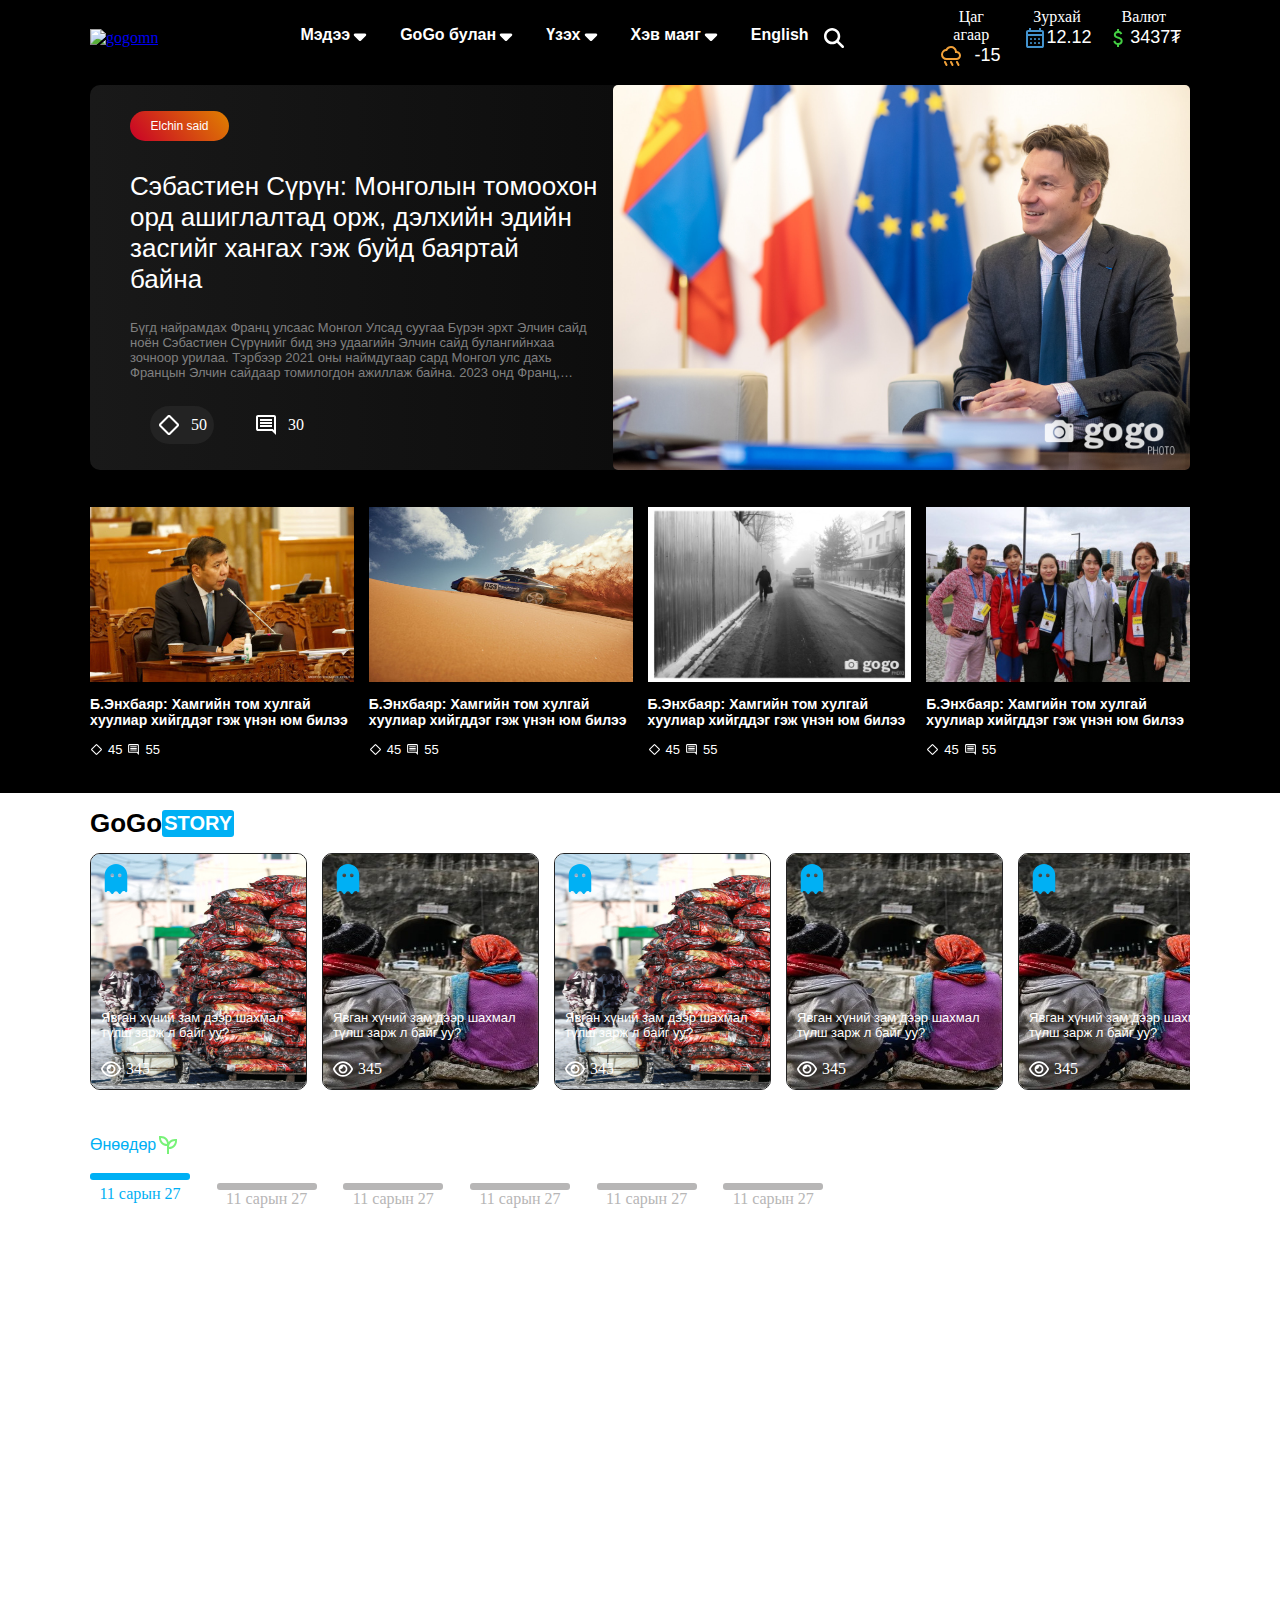
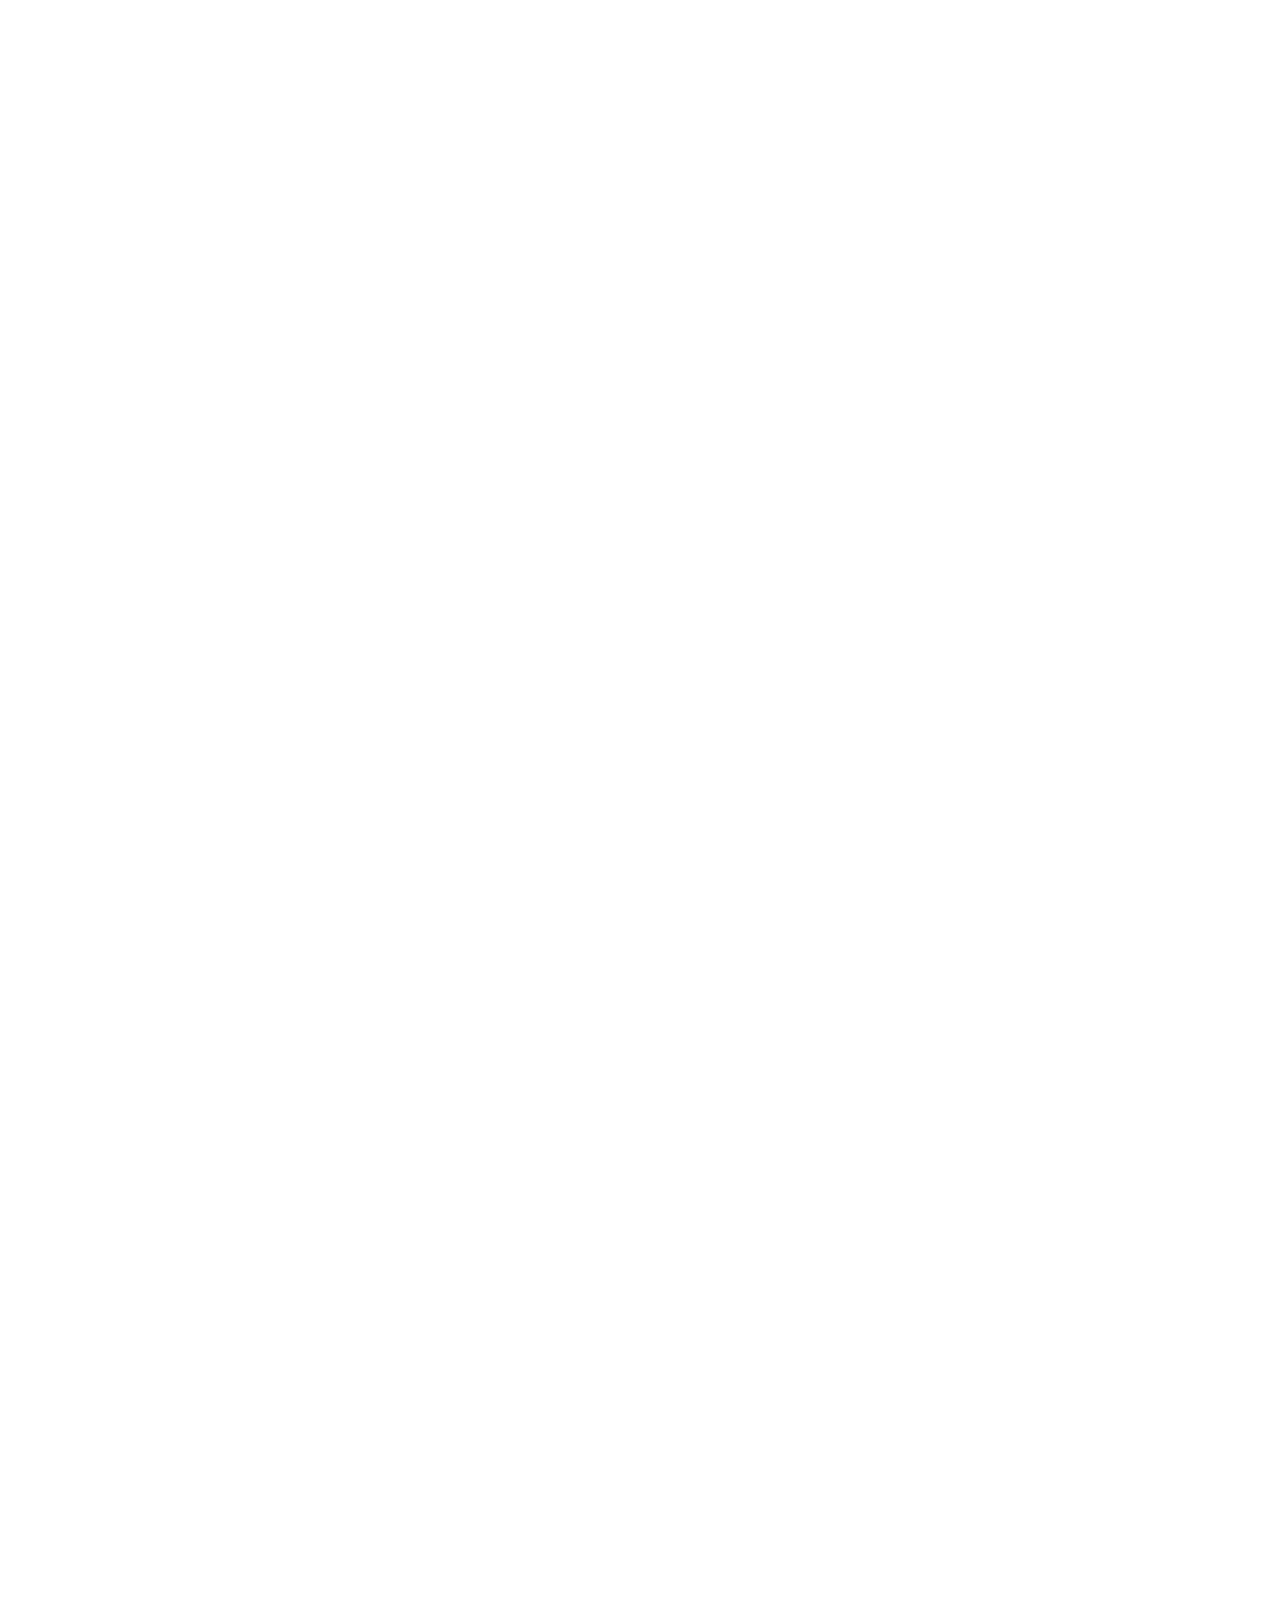
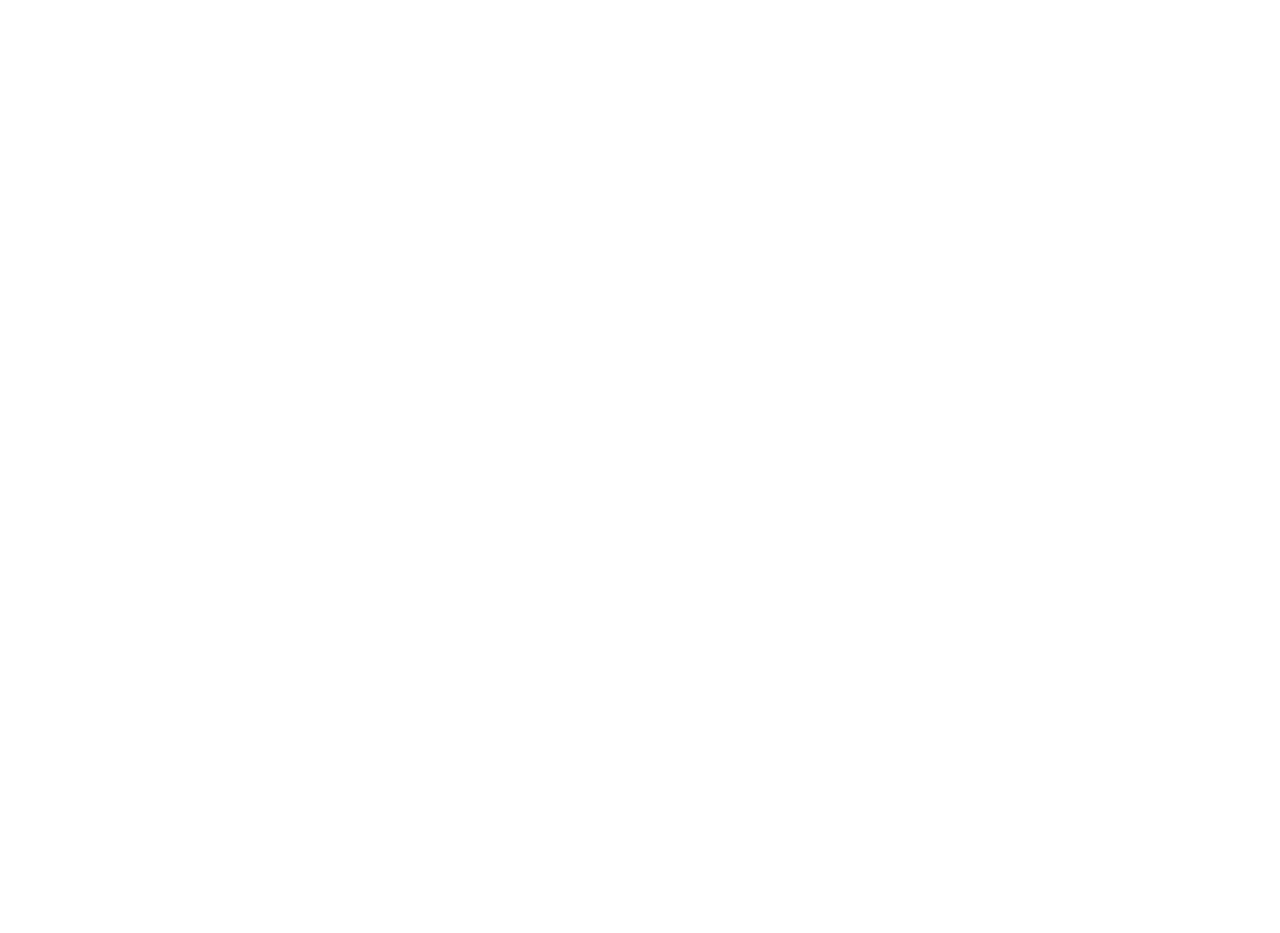
==== commit c844eb9c: "mmmmm" ====
--- a/index.html
+++ b/index.html
@@ -280,8 +280,28 @@
                         <svg class="plant-icon" xmlns="http://www.w3.org/2000/svg" height="24" viewBox="0 -960 960 960" width="24"><path d="M440-120v-319q-64 0-123-24.5T213-533q-45-45-69-104t-24-123v-80h80q63 0 122 24.5T426-746q31 31 51.5 68t31.5 79q5-7 11-13.5t13-13.5q45-45 104-69.5T760-720h80v80q0 64-24.5 123T746-413q-45 45-103.5 69T520-320v200h-80Zm0-400q0-48-18.5-91.5T369-689q-34-34-77.5-52.5T200-760q0 48 18 92t52 78q34 34 78 52t92 18Zm80 120q48 0 91.5-18t77.5-52q34-34 52.5-78t18.5-92q-48 0-92 18.5T590-569q-34 34-52 77.5T520-400Zm0 0Zm-80-120Z"/></svg>
 
                     </div>
-                    <ul>
-                        <li>
+                    <ul class="hoverable-day-menu">
+                        <li class="hover-for-hoverable">
+                            <button class="day-change-button" style="background-color: #00b0f4;"></button>
+                            <div class="under-date" style="color: #00b0f4;">11 сарын 27</div>
+                        </li>
+                        <li class="hover-for-hoverable">
+                            <button class="day-change-button"></button>
+                            <div class="under-date">11 сарын 27</div>
+                        </li>
+                        <li class="hover-for-hoverable">
+                            <button class="day-change-button"></button>
+                            <div class="under-date">11 сарын 27</div>
+                        </li>
+                        <li class="hover-for-hoverable">
+                            <button class="day-change-button"></button>
+                            <div class="under-date">11 сарын 27</div>
+                        </li>
+                        <li class="hover-for-hoverable">
+                            <button class="day-change-button"></button>
+                            <div class="under-date">11 сарын 27</div>
+                        </li>
+                        <li class="hover-for-hoverable">
                             <button class="day-change-button"></button>
                             <div class="under-date">11 сарын 27</div>
                         </li>
@@ -290,11 +310,11 @@
                 </div>
 
             </div>
-
-                <div class="section2-long-side">
-                    
-                </div>
-            </div>
+            <!-- mobile version section 2 -->
+            <div class="">
+                
+            </div>
+
         </div>
 
 
--- a/style.css
+++ b/style.css
@@ -617,6 +617,41 @@
   position: relative;
 }
 
+@media (max-width: 960px) {
+  .section2 {
+    display: none;
+  }
+}
+/* hoverable day menu */
+
+.hover-for-hoverable {
+  padding-top: 10px;
+  transition: 0.3s;
+}
+
+.hoverable-day-menu {
+  display: flex;
+  justify-content: space-between;
+}
+
+.hover-for-hoverable:hover > .day-change-button {
+  background-color: #00b0f4;
+}
+
+.hover-for-hoverable:hover > .under-date {
+  color: #00b0f4;
+}
+
+.hover-for-hoverable:hover {
+  padding-top: 0;
+}
+/* first child */
+.hover-for-hoverable:nth-child(1) {
+  padding-top: 0;
+}
+
+/* hoverable ending */
+
 /* section 2 long part */
 
 ul {
@@ -627,7 +662,7 @@
 .today-txt {
   display: flex;
   align-items: center;
-  color: #b7b6b6;
+  color: #00b0f4;
   font-family: sans-serif;
   font-size: 16px !important;
 }
